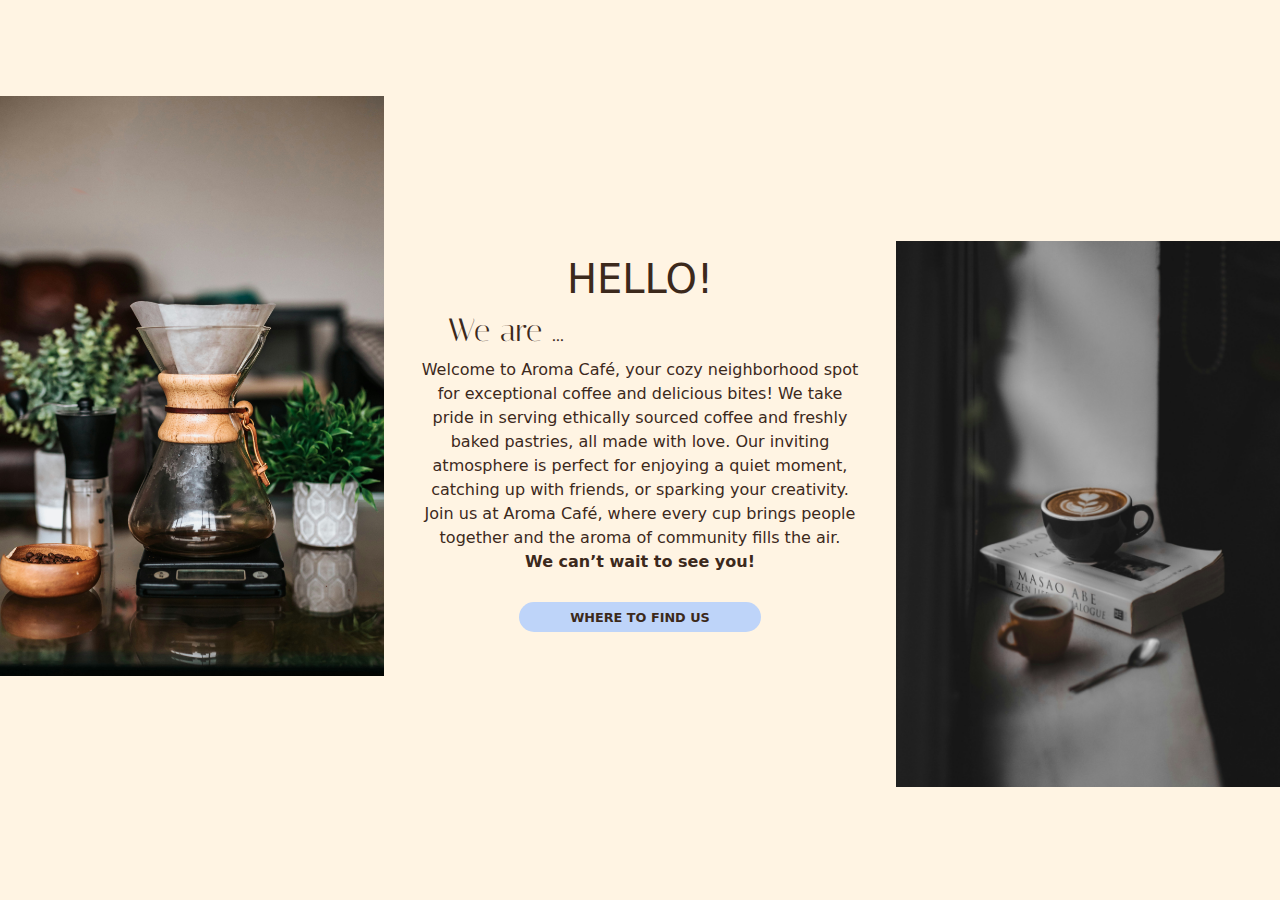
==== about.html @ 21a411e1 "responsive menu page" ====
<!DOCTYPE html>
<html lang="en">
<head>
    <meta charset="UTF-8">
    <meta name="viewport" content="width=device-width, initial-scale=1.0">
    <title>Aroma Café</title> 
    <link rel="icon" href="media/img/Favicon.png">

    <!-- TYPOGRAPHY -->
    <link rel="preconnect" href="https://fonts.googleapis.com">
    <link rel="preconnect" href="https://fonts.gstatic.com" crossorigin>
    <link href="https://fonts.googleapis.com/css2?family=Bebas+Neue&family=Raleway:ital,wght@0,100..900;1,100..900&display=swap" rel="stylesheet">

    <link rel="preconnect" href="https://fonts.googleapis.com">
    <link rel="preconnect" href="https://fonts.gstatic.com" crossorigin>
    <link href="https://fonts.googleapis.com/css2?family=Italiana&display=swap" rel="stylesheet">

    <!-- BOOTSTRAP -->
    <link rel="stylesheet" href="https://cdn.jsdelivr.net/npm/bootstrap@5.3.3/dist/css/bootstrap.min.css" />

    <!-- CUSTOM CSS -->
     <!-- <link rel="stylesheet" href="css/style.css"> -->
     <link rel="stylesheet" href="css/about.css">

    <!-- JQUERY  -->
    <script src="https://cdnjs.cloudflare.com/ajax/libs/jquery/3.7.1/jquery.min.js" integrity="sha512-v2CJ7UaYy4JwqLDIrZUI/4hqeoQieOmAZNXBeQyjo21dadnwR+8ZaIJVT8EE2iyI61OV8e6M8PP2/4hpQINQ/g==" crossorigin="anonymous" referrerpolicy="no-referrer"></script>


</head>

<body>
    <section id="about">
        <div class="about-img about-up">
            <img src="media/img/about-cafetera.png" alt="Cafetera chemex">
        </div>
        <div class="about-centro">
            <h1>HELLO!</h1>
            <h2>We are ...</h2>
            <p>Welcome to Aroma Café, your cozy neighborhood spot for exceptional coffee and delicious bites! We take pride in serving ethically sourced coffee and freshly baked pastries, all made with love. Our inviting atmosphere is perfect for enjoying a quiet moment, catching up with friends, or sparking your creativity. Join us at Aroma Café, where every cup brings people together and the aroma of community fills the air. <br><strong>We can’t wait to see you!</strong></p>
            <a href="faq.html" class="button-1">WHERE TO FIND US</a>

        </div>
        <div class="about-img about-down">
            <img src="media/img/about-taza.png" alt="Cafetera chemex">
        </div>
    </section>
    
    <!-- JAVASCRIPT BOOTSTRAP -->
    <script src="https://cdn.jsdelivr.net/npm/bootstrap@5.3.3/dist/js/bootstrap.bundle.min.js" integrity="sha384-YvpcrYf0tY3lHB60NNkmXc5s9fDVZLESaAA55NDzOxhy9GkcIdslK1eN7N6jIeHz" crossorigin="anonymous"></script>

    <!-- CUSTOM JS -->
     <script src="js/script.js"></script>
</body>
</html>
---- css/style.css ----
* {
    margin: 0;
    box-sizing: border-box;
    scroll-behavior: smooth;
}

:root {
    --clr-light: #FFF4E3;
    --clr-dark: #3C291C;
    --clr-light-2: #FFF4E2;
    --clr-dark-2: #3C291B;
    --clr-secondary: #C49279;
    --clr-accent: #BED4F9;
    --hover-accent: #80A4E1;
    --font-title: "Bebas Neue", serif;
    --font-body: "Raleway", serif;
    --buttons-corner: 50px;
}

img {
    width: 100%;
    vertical-align: middle;
}

h1,
h2,
h3 {
    font-family: var(--font-title);
}

h4,
p {
    font-family: var(--font-body);
}

body {
    background-color: var(--clr-light);
}

section {
    margin: 0 auto;
}

/* -----HOME PAGE----- */
#carga {
    width: 100%;
    height: 100vh;
    position: fixed;
    top: 0;
    left: 0;
    background-color: #FFF4E2;
    z-index: 1000;
    transition: 1s;
}

#porcentaje {
    position: absolute;
    bottom: 1em;
    right: 1em;
    font-size: 5vw;
    color: #3C291B;
}

.bg-video {
    position: absolute;
    z-index: -1;
    width: 100%;
    height: 100%;
    overflow: hidden;
}

.bg-video > video {
    position: absolute;
    top: 0;
    left: 0;
    width: 100%;
    height: 100%;
}

@media (min-aspect-ratio: 16/9) {
    .bg-video > video {
        height: 300%;
        top: -100%;
    }
}
  
@media (max-aspect-ratio: 16/9) {
    .bg-video > video {
        width: 300%;
        left: -100%;
    }
}

header {
    height: 100vh;
    width: 100%;
    z-index: 1;
    position: sticky;
    top: calc(-100vh + 4em);
    display: flex;
    flex-direction: column;
    align-items: center;
}

#titles {
    display: flex;
    flex-direction: column;
    justify-content: center;
    padding-left: 2em;
}

#titles h1 {
    font-size: 6em;
    color: var(--clr-light-2);
}

#titles p {
    padding: 0.5em 0;
    color: var(--clr-light-2);
}

.button-header {
    width: fit-content;
    padding: 1em;
    background-color: var(--clr-light-2);
    color: var(--clr-dark-2);
    border: 0;
    border-radius: var(--buttons-corner);
    margin-top: 1em;
    text-decoration: none;
    font-family: var(--font-body);
}

.button-header:hover {
    background-color: var(--clr-secondary);
}

/* -----MENU----- */
.navContainer {
    width: 100%;
    display: flex;
    justify-content: center;
    align-items: center;
    position: sticky;
    top: 0;
    z-index: 999;
}

#menu {
    width: 100%;
    height: 4em;
    display: flex;
    justify-content: space-between;
    align-items: center;
    padding: 0 2em;
    background: var(--clr-dark);
}

.logo {
    display: flex;
    justify-content: left;
    align-items: center;
}

#logo-light,
#logo-dark {
    height: 2.5em;
}

.navMenu {
    padding: 0.5em 1em;
    display: flex;
    justify-content: center;
    align-items: center;
}

.navMenu > i,
.navMenu > ul > li:last-child {
    display: none;
}

.navMenu ul {
    width: 24em;
    padding: 0;
    display: flex;
    justify-content: space-between;
    align-items: center;
    margin-bottom: 0 !important;
}

#menu .navMenu ul li {
    list-style: none;
}

#menu .navMenu ul li a {
    text-decoration: none;
    font-family: var(--font-body);
    font-weight: 600;
}

#menu .navMenu ul li a:hover {
    color: var(--clr-secondary);
}

#menu .navMenu > i,
#menu .navMenu > ul > li > a {
    color: var(--clr-light);
}

.themeSearch {
    display: flex;
    flex-direction: row;
}

#search-input {
    transition: width 0.3s ease;
    background-color: transparent;
    border: none;
    border-bottom: 2px solid var(--clr-light); 
    padding: 5px; 
    outline: none; 
    color: var(--clr-light);
}

#search-input::placeholder {
    color: var(--clr-light); 
}
  
#search-form {
    position: relative;
}

#theme-toggle {
    background-color: transparent;
    border: none;
}

/* -----FACTS SECTION----- */
#funFacts {
    width: 100%;
    height: 30vh;
    background-color: var(--clr-secondary);
}

#funFacts .container {
    max-width: 100% !important;
    height: 100%;
    display: flex;
    justify-content: center;
    align-items: center;
}

#funFacts .row {
    width: 100%;
}

#funFacts .row i {
    margin: 1em;
}

#funFacts .col {
    display: flex;
    justify-content: center;
    align-items: center;
    text-align: center;
    color: var(--clr-light-2);
    font-family: var(--font-body);
}

.facts {
    text-align: left;
}

.facts h3 {
    font-size: 2em;
}

.facts p {
    font-size: 0.8em;
}

/* -----BEST SELLERS SECTION----- */
#bestSellers {
    padding: 5em 0;
    display: flex;
    flex-direction: column;
    justify-content: center;
    align-items: center;
}

#bestSellers h2 {
    font-size: 5em;
    color: var(--clr-dark);
    padding-bottom: 0.8em;
}

#bestSellers .card-body {
    color: var(--clr-dark-2);
    background-color: var(--clr-accent);
    padding: 2em;
}

#bestSellers .card-body h3 {
    font-size: 2em;
}

.button-1 {
    color: var(--clr-dark-2);
    background-color: var(--clr-accent);
    border-radius: var(--buttons-corner);
    padding: 0.6em 4em;
    text-align: center;
    font-weight: 700;
    font-size: 0.9em;
    margin-top: 4em;
    width: 30%;
    text-decoration: none;

}

.button-1:hover {
    background-color: #799cda;
    cursor: pointer;
    color: var(--clr-light-2);
}

/* -----SIGN UP SECTION----- */
#signUp {
    width: 100%;
    height: 38vh;
    background-color: var(--clr-secondary);
    display: flex;
    flex-direction: column;
    justify-content: center;
    align-items: center;
}

#signUp h3 {
    font-size: 3.5em;
    color: var(--clr-light-2);
}

#signUp p {
    font-size: 1.2em;
    color: var(--clr-light-2);
    margin-bottom: 1.2em;
}

#formsSU {
    display: flex;
    flex-direction: row;
    justify-content: center;
    align-items: center;
    width: 100%;
}

#form-1 {
    width: 24%;
}

.form-su {
    transition: width 0.3s ease;
    background-color: transparent;
    border: none;
    border-bottom: 2px solid var(--clr-light-2); 
    padding: 5px; 
    outline: none; 
    color: var(--clr-light);
    margin-bottom: 2em;
}

.form-su::placeholder {
    color: var(--clr-light-2);
}

input.form-su:focus{
    background-color: transparent;
    outline: none;
}

.btn-su {
    background-color: var(--clr-light-2);
    color: var(--clr-dark-2);
    border-radius: var(--buttons-corner);
    width: 15%;
    border: none;
    margin-left: 3em;
    height: 28%;
}

/* -----GALLERY SECTION----- */
#gallery {
    display: flex;
    flex-direction: column;
    margin-bottom: 4em;
}

#gallery h2 {
    font-size: 5em;
    color: var(--clr-dark);
    padding-bottom: 0.5em;
    text-align: center;
    margin-top: 0.8em;
}

.carousel {
    margin-bottom: 2em;
}

.carousel-cell {
    width: 400px;
    height: 400px;
    overflow: hidden;
    margin-right: 10px;
    border-radius: 5px;
    counter-increment: carousel-cell;
}

.flickity-prev-next-button .arrow {
    fill: var(--clr-dark-2);
}

.flickity-prev-next-button.no-svg {
    color: var(--clr-light-2);
}

/* -----FOOTER----- */
footer {
    display: flex;
    flex-direction: column;
    background-color: var(--clr-dark);
    align-items: center;
    padding: 2em;
    color: var(--clr-light);
}

.terms p,
#sm p {
    margin-bottom: 0.5em !important;
    font-size: 0.9em;
}

.nl-text p {
    margin-bottom: 1.5em;
    font-size: 0.9em;
}

.nl-text p:first-child {
    font-weight: 600;
}

.nl {
    display: flex;
    flex-direction: row;
}

.form-nl {
    transition: width 0.3s ease;
    background-color: transparent;
    border: none;
    border-bottom: 2px solid var(--clr-light); 
    padding: 5px; 
    outline: none; 
    color: var(--clr-light) !important;
}
---- css/about.css ----
/* Hay que acordarse de matar estos css antes de entregar <3 */

* {
    margin: 0;
    box-sizing: border-box;
    scroll-behavior: smooth;
    background-color: var(--clr-light);
}

:root {
    --clr-light: #FFF4E3;
    --clr-dark: #3C291C;
    --clr-light-2: #FFF4E2;
    --clr-dark-2: #3C291B;
    --clr-secondary: #C49279;
    --clr-accent: #BED4F9;
    --hover-accent: #80A4E1;
    --font-title: "Bebas Neue", serif;
    --font-body: "Raleway", serif;
    --buttons-corner: 50px;
}


#about {
    height: 100vh;
    background-color: var(--clr-light);
    display: flex;
    flex-direction: row;
    align-items: center;
    color: var(--clr-dark);
}

#about .about-img {
    width: 30%;
}

#about .about-img > img {
    width: 100%;
    height: auto;
}

#about img {
    width: 100%;
    height: auto;
}

#about .about-up {
    padding-bottom: 8em;
}
#about .about-down {
    padding-top: 8em;
}

#about .about-centro {
    width: 40%;
    display: flex;
    align-items: center;
    text-align: center;
    flex-direction: column;
    padding: 2em;
}

#about h2 {
    font-family: "Italiana", sans-serif;
    text-align: left;
    width: 100%;
    padding-left: 1em;
}


.button-1 {
    color: var(--clr-dark-2);
    background-color: var(--clr-accent);
    border-radius: var(--buttons-corner);
    padding: 0.4em 4em;
    text-align: center;
    font-weight: 700;
    font-size: 0.8em;
    margin: 1em;
    text-decoration: none;
}

.button-1:hover {
    background-color: #799cda;
    cursor: pointer;
}


@media only screen and (max-width: 800px) {
    #about .about-img {
        width: 25%;
    }
    #about .about-centro {
        width: 50%;
    }
    #about .about-up {
        padding-bottom: 12em;
    }
    #about .about-down {
        padding-top: 12em;
    }
  }

  @media only screen and (max-width: 800px) {
    #about .about-up {
        padding-bottom: 16em;
    }
    #about .about-down {
        padding-top: 16em;
    }
  }

  @media only screen and (max-width: 600px) {
    #about {
        height: auto;
        background-color: var(--clr-light);
        display: flex;
        flex-direction: column;
        align-items: center;
        color: var(--clr-dark);
    }
    #about .about-img {
        width: 100%;
    }
    #about .about-centro {
        width: 100%;
    }
    #about .about-up {
        padding-bottom: 0em;
        padding-right: 12em;
    }
    #about .about-down {
        padding-top: 0em;
        padding-left: 12em;
    }

    #about .about-img > img {
        height: 15em;
        width: 100%;
    }
    #about img {
        width: 100%;
        height: 100%;
        object-fit: cover;
    }
  }

  @media only screen and (max-width: 600px) {
    #about .about-up {
        padding-bottom: 0em;
        padding-right: 10em;
    }
    #about .about-down {
        padding-top: 0em;
        padding-left: 10em;
    }

    #about .about-img > img {
        height: 12em;
        width: 100%;
    }
  }

  @media only screen and (max-width: 300px) {
    #about .about-up {
        padding-bottom: 0em;
        padding-right: 4em;
    }
    #about .about-down {
        padding-top: 0em;
        padding-left: 4em;
    }

    #about .about-img > img {
        height: 12em;
        width: 100%;
    }
  }
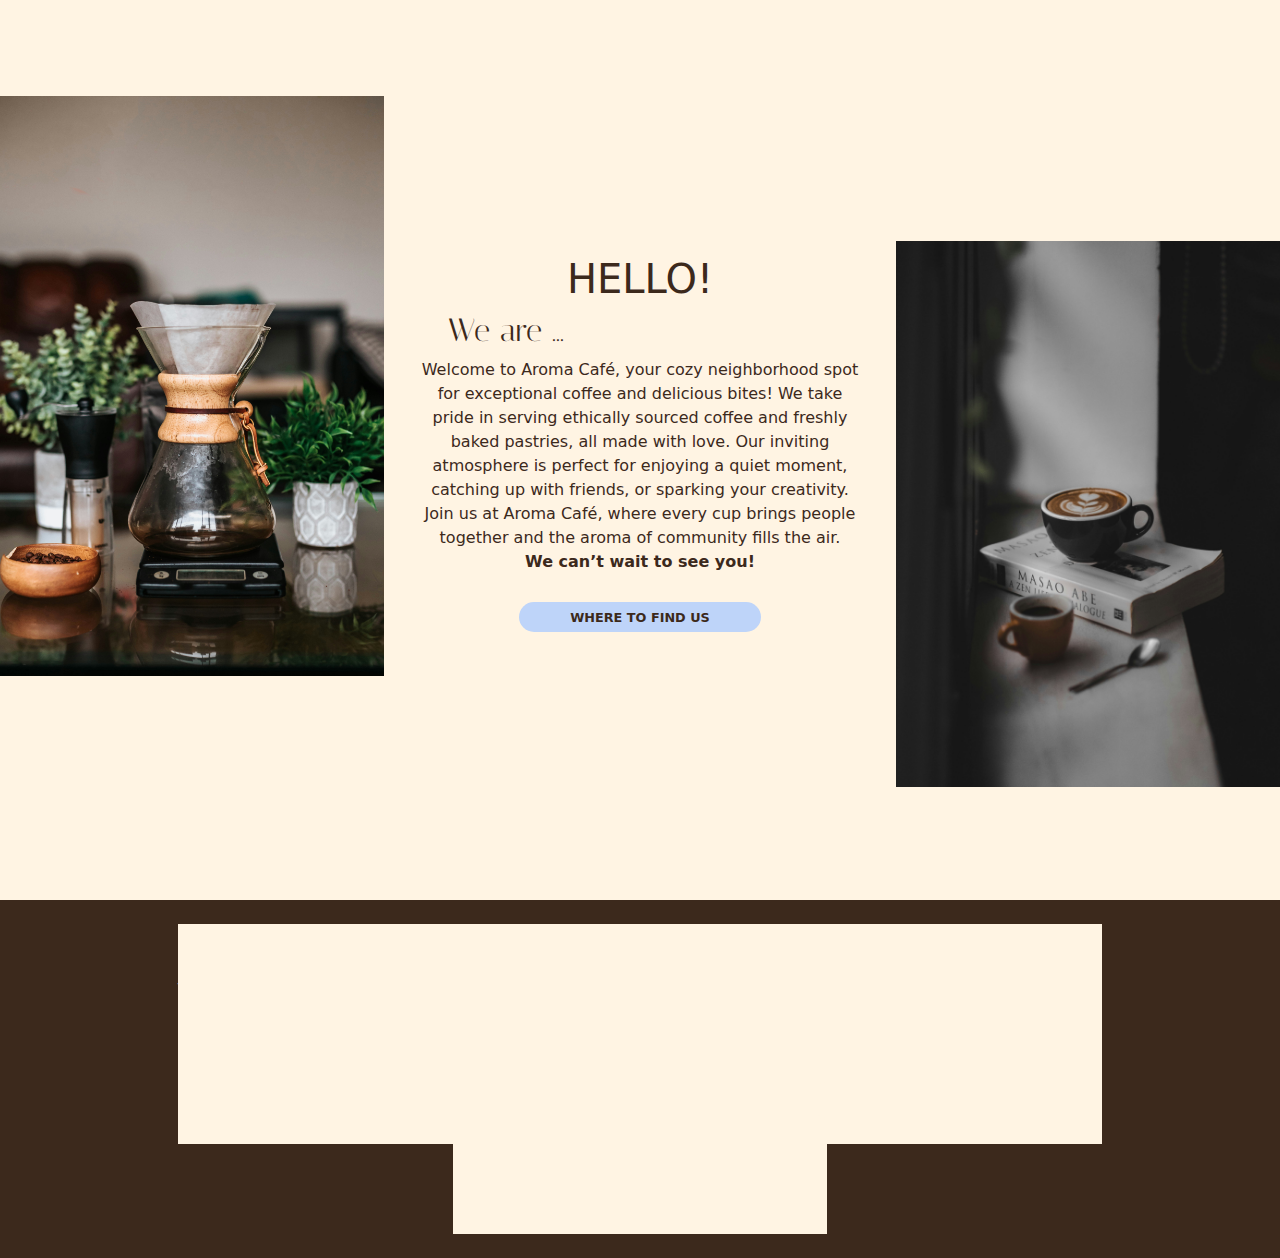
==== commit 018e0d46: "home contact y footers doneeee" ====
--- a/about.html
+++ b/about.html
@@ -18,14 +18,15 @@
     <!-- BOOTSTRAP -->
     <link rel="stylesheet" href="https://cdn.jsdelivr.net/npm/bootstrap@5.3.3/dist/css/bootstrap.min.css" />
 
+    <!-- BOOTSTRAP ICONS -->
+    <link rel="stylesheet" href="https://cdn.jsdelivr.net/npm/bootstrap-icons@1.11.3/font/bootstrap-icons.min.css">
+
     <!-- CUSTOM CSS -->
      <!-- <link rel="stylesheet" href="css/style.css"> -->
      <link rel="stylesheet" href="css/about.css">
 
     <!-- JQUERY  -->
     <script src="https://cdnjs.cloudflare.com/ajax/libs/jquery/3.7.1/jquery.min.js" integrity="sha512-v2CJ7UaYy4JwqLDIrZUI/4hqeoQieOmAZNXBeQyjo21dadnwR+8ZaIJVT8EE2iyI61OV8e6M8PP2/4hpQINQ/g==" crossorigin="anonymous" referrerpolicy="no-referrer"></script>
-
-
 </head>
 
 <body>
@@ -37,13 +38,43 @@
             <h1>HELLO!</h1>
             <h2>We are ...</h2>
             <p>Welcome to Aroma Café, your cozy neighborhood spot for exceptional coffee and delicious bites! We take pride in serving ethically sourced coffee and freshly baked pastries, all made with love. Our inviting atmosphere is perfect for enjoying a quiet moment, catching up with friends, or sparking your creativity. Join us at Aroma Café, where every cup brings people together and the aroma of community fills the air. <br><strong>We can’t wait to see you!</strong></p>
-            <a href="faq.html" class="button-1">WHERE TO FIND US</a>
+            <a href="contact.html" class="button-1">WHERE TO FIND US</a>
 
         </div>
         <div class="about-img about-down">
             <img src="media/img/about-taza.png" alt="Cafetera chemex">
         </div>
     </section>
+
+    <footer class="d-flex flex-column align-items-center p-4">
+        <div class="container w-75">
+          <div class="row">
+            <div class="col-8 terms py-4 px-0">
+              <p class="mb-2">FAQS</p>
+              <p class="mb-2">TERMS & CONDITIONS</p>
+              <p class="mb-2">PRIVACY POLICY</p>
+              <p class="mb-2">LEGAL</p>
+            </div>
+            <div class="col-4 nl-text p-4 d-flex flex-column position-relative">
+              <p class="mb-4">WELCOME TO OUR COFFEE CORNER!</p>
+              <p class="mb-4">Do you want to be up to date with all the news and special events?</p>
+              <div class="nl d-flex flex-row">
+                <input type="email" class="form-control form-nl" placeholder="Subscribe to our newsletter">
+                <i class="bi bi-envelope" style="font-size: 1.5rem; color: var(--clr-light);"></i>
+              </div>
+            </div>
+          </div>
+        </div>
+        <div id="sm" class="d-flex flex-column justify-content-center align-items-center">
+          <div class="iconsSM">
+            <i class="bi bi-facebook" style="font-size: 1.5rem; color: var(--clr-light); margin: 0.2em;"></i>
+            <i class="bi bi-twitter-x" style="font-size: 1.5rem; color: var(--clr-light); margin: 0.2em;"></i>
+            <i class="bi bi-instagram" style="font-size: 1.5rem; color: var(--clr-light); margin: 0.2em;"></i>
+            <i class="bi bi-tiktok" style="font-size: 1.5rem; color: var(--clr-light); margin: 0.2em;"></i>
+          </div>
+          <p class="my-3">© 2024 Aroma Café by Ariana Asmat & Irene Pando</p>
+        </div>
+      </footer>
     
     <!-- JAVASCRIPT BOOTSTRAP -->
     <script src="https://cdn.jsdelivr.net/npm/bootstrap@5.3.3/dist/js/bootstrap.bundle.min.js" integrity="sha384-YvpcrYf0tY3lHB60NNkmXc5s9fDVZLESaAA55NDzOxhy9GkcIdslK1eN7N6jIeHz" crossorigin="anonymous"></script>
--- a/css/style.css
+++ b/css/style.css
@@ -223,7 +223,10 @@
 }
 
 #search-input::placeholder {
-    color: var(--clr-light); 
+    color: var(--clr-light);
+    opacity: 0.8;
+    font-family: var(--font-body);
+    font-size: 0.8em;
 }
   
 #search-form {
@@ -237,7 +240,6 @@
 
 /* -----FACTS SECTION----- */
 #funFacts {
-    width: 100%;
     height: 30vh;
     background-color: var(--clr-secondary);
 }
@@ -245,34 +247,10 @@
 #funFacts .container {
     max-width: 100% !important;
     height: 100%;
-    display: flex;
-    justify-content: center;
-    align-items: center;
-}
-
-#funFacts .row {
-    width: 100%;
-}
-
-#funFacts .row i {
-    margin: 1em;
 }
 
 #funFacts .col {
-    display: flex;
-    justify-content: center;
-    align-items: center;
-    text-align: center;
-    color: var(--clr-light-2);
-    font-family: var(--font-body);
-}
-
-.facts {
-    text-align: left;
-}
-
-.facts h3 {
-    font-size: 2em;
+    color: var(--clr-light-2);
 }
 
 .facts p {
@@ -280,59 +258,20 @@
 }
 
 /* -----BEST SELLERS SECTION----- */
-#bestSellers {
-    padding: 5em 0;
-    display: flex;
-    flex-direction: column;
-    justify-content: center;
-    align-items: center;
-}
-
 #bestSellers h2 {
     font-size: 5em;
     color: var(--clr-dark);
-    padding-bottom: 0.8em;
 }
 
 #bestSellers .card-body {
     color: var(--clr-dark-2);
     background-color: var(--clr-accent);
-    padding: 2em;
-}
-
-#bestSellers .card-body h3 {
-    font-size: 2em;
-}
-
-.button-1 {
-    color: var(--clr-dark-2);
-    background-color: var(--clr-accent);
-    border-radius: var(--buttons-corner);
-    padding: 0.6em 4em;
-    text-align: center;
-    font-weight: 700;
-    font-size: 0.9em;
-    margin-top: 4em;
-    width: 30%;
-    text-decoration: none;
-
-}
-
-.button-1:hover {
-    background-color: #799cda;
-    cursor: pointer;
-    color: var(--clr-light-2);
 }
 
 /* -----SIGN UP SECTION----- */
 #signUp {
-    width: 100%;
     height: 38vh;
     background-color: var(--clr-secondary);
-    display: flex;
-    flex-direction: column;
-    justify-content: center;
-    align-items: center;
 }
 
 #signUp h3 {
@@ -341,17 +280,7 @@
 }
 
 #signUp p {
-    font-size: 1.2em;
-    color: var(--clr-light-2);
-    margin-bottom: 1.2em;
-}
-
-#formsSU {
-    display: flex;
-    flex-direction: row;
-    justify-content: center;
-    align-items: center;
-    width: 100%;
+    color: var(--clr-light-2);
 }
 
 #form-1 {
@@ -359,23 +288,23 @@
 }
 
 .form-su {
-    transition: width 0.3s ease;
     background-color: transparent;
     border: none;
     border-bottom: 2px solid var(--clr-light-2); 
     padding: 5px; 
-    outline: none; 
-    color: var(--clr-light);
+    color: var(--clr-light-2);
     margin-bottom: 2em;
 }
 
 .form-su::placeholder {
     color: var(--clr-light-2);
-}
-
-input.form-su:focus{
-    background-color: transparent;
-    outline: none;
+    opacity: 0.8;
+    font-family: var(--font-body);
+    font-size: 0.8em;
+}
+
+.form-su:focus{
+    background-color: transparent;
 }
 
 .btn-su {
@@ -384,32 +313,24 @@
     border-radius: var(--buttons-corner);
     width: 15%;
     border: none;
-    margin-left: 3em;
     height: 28%;
+    font-weight: 600;
+}
+
+.btn-su:hover {
+    background-color: var(--clr-dark-2);
+    color: var(--clr-light-2);
 }
 
 /* -----GALLERY SECTION----- */
-#gallery {
-    display: flex;
-    flex-direction: column;
-    margin-bottom: 4em;
-}
-
 #gallery h2 {
     font-size: 5em;
     color: var(--clr-dark);
-    padding-bottom: 0.5em;
-    text-align: center;
-    margin-top: 0.8em;
-}
-
-.carousel {
-    margin-bottom: 2em;
 }
 
 .carousel-cell {
-    width: 400px;
-    height: 400px;
+    width: 500px;
+    height: 500px;
     overflow: hidden;
     margin-right: 10px;
     border-radius: 5px;
@@ -424,42 +345,164 @@
     color: var(--clr-light-2);
 }
 
+/* -----RESERVATION SECTION----- */
+#reservation h2 {
+    font-size: 4.5em;
+    font-family: var(--font-body);
+    font-weight: 600;
+    color: var(--clr-dark);
+}
+
+.reserve-text {
+    color: var(--clr-dark);
+    font-weight: 500;
+}
+
+.btn-reserve {
+    background-color: var(--clr-dark);
+    color: var(--clr-light);
+    border-radius: var(--buttons-corner);
+    border: none;
+    height: 30%;
+    font-weight: 600;
+}
+
+.btn-reserve:hover {
+    background-color: var(--clr-secondary);
+}
+
+.modal-1 {
+    background-color: var(--clr-secondary);
+    color: var(--clr-light-2);
+}
+
+#bookingModalLabel {
+    font-size: 4rem;
+}
+
+.form-booking {
+    background-color: transparent;
+    border: solid 1.5px var(--clr-light-2);
+    color: var(--clr-light-2);
+}
+
+.form-booking::placeholder,
+#time{
+    color: var(--clr-light-2);
+    opacity: 0.8;
+    font-family: var(--font-body);
+    font-size: 0.8em;
+}
+
+.form-booking:focus {
+    background-color: transparent;
+    color: var(--clr-light-2);
+}
+
+.btn-blue {
+    background-color: var(--clr-accent);
+    color: var(--clr-dark-2);
+    font-weight: 600;
+    font-family: var(--font-body);
+    border-radius: var(--buttons-corner) !important;
+}
+
+.btn-blue:hover {
+    background-color: var(--hover-accent);
+    color: var(--clr-light-2);
+}
+
 /* -----FOOTER----- */
 footer {
-    display: flex;
-    flex-direction: column;
     background-color: var(--clr-dark);
-    align-items: center;
-    padding: 2em;
     color: var(--clr-light);
 }
 
 .terms p,
+.nl-text p,
 #sm p {
-    margin-bottom: 0.5em !important;
     font-size: 0.9em;
 }
 
-.nl-text p {
-    margin-bottom: 1.5em;
-    font-size: 0.9em;
+.terms p:hover {
+    cursor: pointer;
+    text-decoration: underline;
 }
 
 .nl-text p:first-child {
     font-weight: 600;
 }
 
+.nl-text {
+    color: var(--clr-light);
+}
+
+.nl-text::before {
+    content: "";
+    position: absolute;
+    left: 0;
+    height: 60%; 
+    width: 1px;
+    background-color: var(--clr-light);
+}
+
 .nl {
-    display: flex;
-    flex-direction: row;
+    border-bottom: 2px solid var(--clr-light); 
+    border-radius: 8px;
 }
 
 .form-nl {
-    transition: width 0.3s ease;
-    background-color: transparent;
-    border: none;
-    border-bottom: 2px solid var(--clr-light); 
+    background-color: transparent;
+    border: none;
     padding: 5px; 
     outline: none; 
     color: var(--clr-light) !important;
-}+}
+
+.form-nl::placeholder {
+    color: var(--clr-light);
+    opacity: 0.8;
+    font-family: var(--font-body);
+    font-size: 0.8em;
+}
+
+.form-nl:focus {
+    background-color: transparent;
+}
+
+.iconsSM i:hover {
+    cursor: pointer;
+    color: var(--clr-accent) !important;
+}
+
+/* -------ABOUT PAGE CSS------- */
+
+/* -------MENU PAGE CSS------- */
+
+/* -------CONTACT PAGE CSS------- */
+#contact h2 {
+    font-size: 5em;
+    color: var(--clr-dark);
+}
+
+.form-contact {
+    background-color: transparent;
+    border: none;
+    border-bottom: solid 2px var(--clr-dark);
+    padding: 5px; 
+    color: var(--clr-dark) !important;
+}
+
+.form-contact::placeholder {
+    color: var(--clr-dark);
+    opacity: 0.8;
+    font-family: var(--font-body);
+    font-size: 0.8em;
+}
+
+.subtitle {
+    font-weight: 600;
+    font-size: 1.2em;
+}
+
+/* -------FAQ PAGE CSS------- */--- a/css/about.css
+++ b/css/about.css
@@ -85,6 +85,68 @@
     cursor: pointer;
 }
 
+/* footer */
+footer {
+    background-color: var(--clr-dark);
+    color: var(--clr-light);
+}
+
+.terms p,
+.nl-text p,
+#sm p {
+    font-size: 0.9em;
+}
+
+.terms p:hover {
+    cursor: pointer;
+    text-decoration: underline;
+}
+
+.nl-text p:first-child {
+    font-weight: 600;
+}
+
+.nl-text {
+    color: var(--clr-light);
+}
+
+.nl-text::before {
+    content: "";
+    position: absolute;
+    left: 0;
+    height: 60%; 
+    width: 1px;
+    background-color: var(--clr-light);
+}
+
+.nl {
+    border-bottom: 2px solid var(--clr-light); 
+    border-radius: 8px;
+}
+
+.form-nl {
+    background-color: transparent;
+    border: none;
+    padding: 5px; 
+    outline: none; 
+    color: var(--clr-light) !important;
+}
+
+.form-nl::placeholder {
+    color: var(--clr-light);
+    opacity: 0.8;
+    font-family: var(--font-body);
+    font-size: 0.8em;
+}
+
+.form-nl:focus {
+    background-color: transparent;
+}
+
+.iconsSM i:hover {
+    cursor: pointer;
+    color: var(--clr-accent) !important;
+}
 
 @media only screen and (max-width: 800px) {
     #about .about-img {
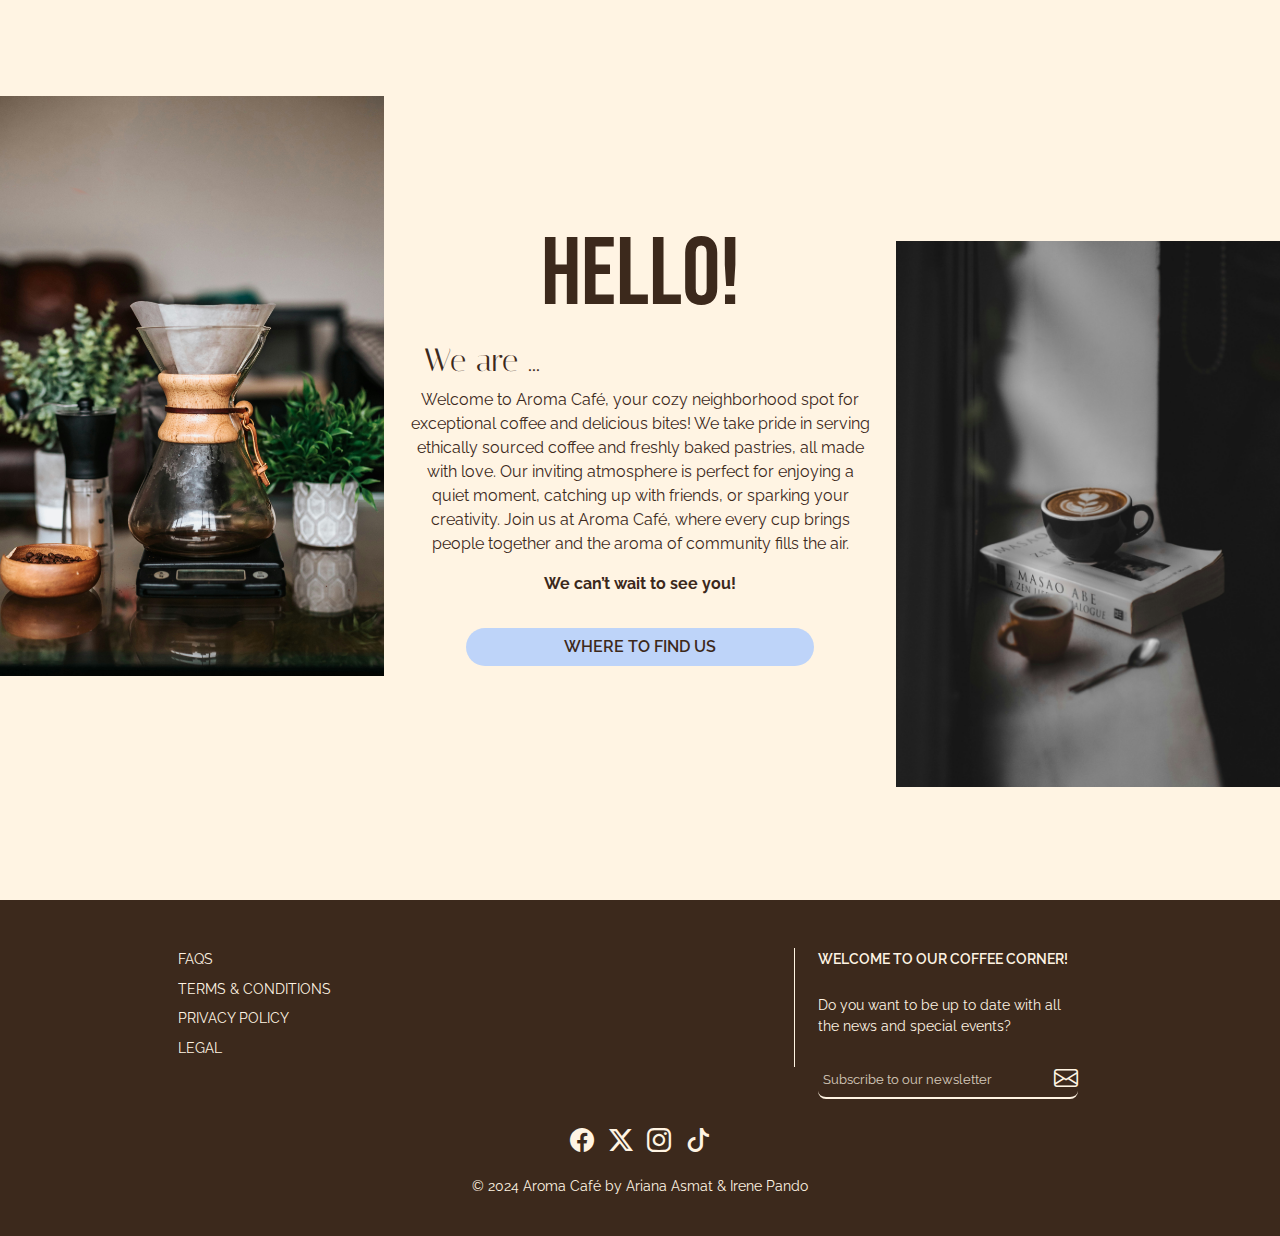
==== commit e2a29bb4: "almost 1 solo css" ====
--- a/about.html
+++ b/about.html
@@ -16,29 +16,30 @@
     <link href="https://fonts.googleapis.com/css2?family=Italiana&display=swap" rel="stylesheet">
 
     <!-- BOOTSTRAP -->
-    <link rel="stylesheet" href="https://cdn.jsdelivr.net/npm/bootstrap@5.3.3/dist/css/bootstrap.min.css" />
+    <link rel="stylesheet" href="https://cdn.jsdelivr.net/npm/bootstrap@5.3.3/dist/css/bootstrap.min.css"/>
 
     <!-- BOOTSTRAP ICONS -->
     <link rel="stylesheet" href="https://cdn.jsdelivr.net/npm/bootstrap-icons@1.11.3/font/bootstrap-icons.min.css">
 
     <!-- CUSTOM CSS -->
-     <!-- <link rel="stylesheet" href="css/style.css"> -->
-     <link rel="stylesheet" href="css/about.css">
+     <link rel="stylesheet" href="css/style.css">
+     <!-- <link rel="stylesheet" href="css/about.css"> -->
 
     <!-- JQUERY  -->
     <script src="https://cdnjs.cloudflare.com/ajax/libs/jquery/3.7.1/jquery.min.js" integrity="sha512-v2CJ7UaYy4JwqLDIrZUI/4hqeoQieOmAZNXBeQyjo21dadnwR+8ZaIJVT8EE2iyI61OV8e6M8PP2/4hpQINQ/g==" crossorigin="anonymous" referrerpolicy="no-referrer"></script>
 </head>
 
 <body>
-    <section id="about">
+    <section id="about" class="d-flex flex-row align-items-center">
         <div class="about-img about-up">
             <img src="media/img/about-cafetera.png" alt="Cafetera chemex">
         </div>
-        <div class="about-centro">
+        <div class="about-centro d-flex align-items-center flex-column text-center p-4">
             <h1>HELLO!</h1>
-            <h2>We are ...</h2>
-            <p>Welcome to Aroma Café, your cozy neighborhood spot for exceptional coffee and delicious bites! We take pride in serving ethically sourced coffee and freshly baked pastries, all made with love. Our inviting atmosphere is perfect for enjoying a quiet moment, catching up with friends, or sparking your creativity. Join us at Aroma Café, where every cup brings people together and the aroma of community fills the air. <br><strong>We can’t wait to see you!</strong></p>
-            <a href="contact.html" class="button-1">WHERE TO FIND US</a>
+            <h2 class="w-100 text-start ps-3">We are ...</h2>
+            <p>Welcome to Aroma Café, your cozy neighborhood spot for exceptional coffee and delicious bites! We take pride in serving ethically sourced coffee and freshly baked pastries, all made with love. Our inviting atmosphere is perfect for enjoying a quiet moment, catching up with friends, or sparking your creativity. Join us at Aroma Café, where every cup brings people together and the aroma of community fills the air.</p>
+            <p><strong>We can’t wait to see you!</strong></p>
+            <a href="contact.html" class=" btn btn-blue w-75 m-3">WHERE TO FIND US</a>
 
         </div>
         <div class="about-img about-down">
--- a/css/style.css
+++ b/css/style.css
@@ -91,6 +91,7 @@
     }
 }
 
+/* -----HEADER----- */
 header {
     height: 100vh;
     width: 100%;
@@ -476,8 +477,211 @@
 }
 
 /* -------ABOUT PAGE CSS------- */
+#about {
+    height: 100vh;
+    color: var(--clr-dark);
+}
+
+#about .about-img {
+    width: 30%;
+}
+
+/* #about .about-img > img {
+    width: 100%;
+    height: auto;
+} */
+
+/* #about-img {
+    width: 100%;
+    height: auto;
+} */
+
+#about .about-up {
+    padding-bottom: 8em;
+}
+#about .about-down {
+    padding-top: 8em;
+}
+
+#about .about-centro {
+    width: 40%;
+}
+
+#about h1 {
+    font-size: 6em;
+}
+
+#about h2 {
+    font-family: "Italiana", sans-serif;
+}
 
 /* -------MENU PAGE CSS------- */
+#carta-header {
+    background-image: url("../media/img/menu-fondo.jpg");
+    background-position: center;
+    background-repeat: no-repeat;
+    background-size: cover;
+    height: 14em;
+    background-color: #3C291C;
+   }
+#carta-header h1{
+    color: var(--clr-light-2);
+}
+
+#carta-nav {
+    flex-wrap: wrap;
+}
+
+#carta-nav a {
+    text-decoration: none;
+    color: var(--clr-light-2);
+    padding: 0 0.6em;
+    font-weight: 600;
+}
+
+#carta-nav h4 {
+    color: var(--clr-light-2);
+    padding: 0 0.6em;
+    margin: 0;
+}
+
+#coffee {
+    margin: 3em 9em 0 9em;
+}
+
+.row-menu {
+    --bs-gutter-x: 1.8em;
+}
+
+.carta-titulo {
+    color: var(--clr-dark);
+}
+
+.carta-titulo h2 {
+    font-family: var(--font-body);
+    font-weight: 700;
+    white-space: nowrap;
+    color: var(--clr-dark);
+}
+
+.carta-titulo > div {
+    height: 2px;
+    background-color: var(--clr-dark);
+}
+
+#coffee div {
+    color: var(--clr-dark);
+}
+
+.comida {
+    display: flex;
+    flex-direction: column;
+    align-items: center;
+}
+
+.carta-img  {
+    height: 10em;
+    width: 10em;
+    margin-top: 2em;
+}
+
+.carta-img img {
+    object-fit: cover;
+    height: 100%;
+    width: auto;
+    transition: 1s;
+    padding: 0.5em;
+}
+
+.carta-img img:hover {
+    rotate: -60deg;
+    padding: 0em;
+}
+
+.carta-precio {
+    display: flex;
+    flex-direction: row;
+    align-items:center;
+    justify-content:flex-start;
+    width: 100%;
+    margin-top: 1em;
+}
+
+.carta-precio h3 {
+    font-family: var(--font-body);
+    color: var(--clr-dark);
+    font-weight: 700;
+    font-size: 1.2em;
+}
+
+.carta-precio h4 {
+    color: #80A4E1;
+    padding-left: 0.7em;padding-left: 0.7em;
+    font-size: 1.2em;
+}
+
+#cofee .carta-precio h4 {
+    margin-bottom: 8px;
+}
+#pastries .carta-precio h4 {
+    margin-bottom: 8px;
+}
+
+.comida p {
+    text-align: left;
+    font-size: 0.9em;
+    font-weight: 500;
+}
+
+/* -----DRINKS----- */
+
+#drinks {
+    background-color: var(--clr-secondary);
+    padding: 3em 9em 3em 9em;
+    margin-top: 3em;
+}
+
+#drinks.carta-titulo  {
+    color: var(--clr-dark-2);
+}
+
+#drinks .carta-titulo > div {
+    background-color: var(--clr-dark-2);
+}
+
+#drinks .comida h4 {
+    color: white;
+}
+
+#drinks .row {
+    --bs-gutter-x: 3em;
+}
+
+#drinks h3, h4 {
+    margin: 0;
+}
+
+/* -----PASTRIES----- */
+
+#pastries {
+    margin: 3em 9em 0 9em;
+}
+
+#tyb {
+    margin: 3em 9em 0 9em;
+}
+
+#tyb .row {
+    --bs-gutter-x: 4em;
+}
+
+#tyb p {
+ text-align: left;
+}
+
+#tyb h3, h4 {
+    margin: 0;
+}
 
 /* -------CONTACT PAGE CSS------- */
 #contact h2 {
@@ -505,4 +709,6 @@
     font-size: 1.2em;
 }
 
-/* -------FAQ PAGE CSS------- */+/* -------FAQ PAGE CSS------- */
+/* -------MEDIA QUERIES RESPONSIVE------- */
+
--- a/css/about.css
+++ b/css/about.css
@@ -4,7 +4,6 @@
     margin: 0;
     box-sizing: border-box;
     scroll-behavior: smooth;
-    background-color: var(--clr-light);
 }
 
 :root {
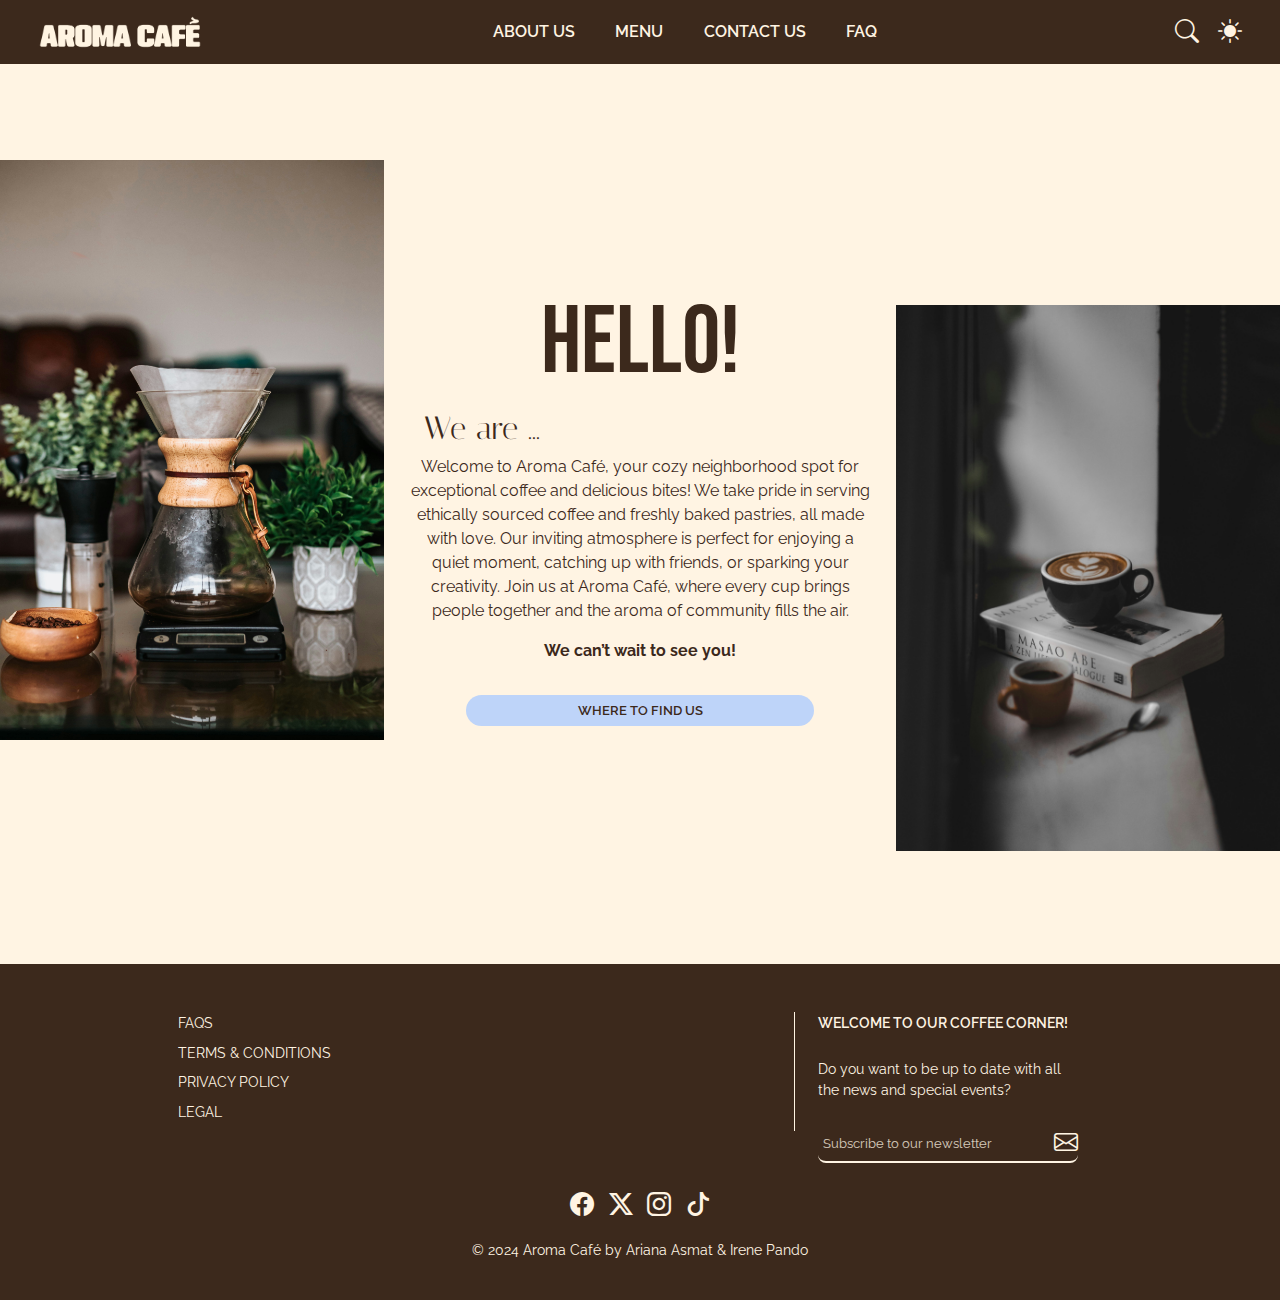
==== commit ea9cc92c: "done all in 1 css" ====
--- a/about.html
+++ b/about.html
@@ -30,6 +30,46 @@
 </head>
 
 <body>
+      <div class="navContainer">
+        <nav id="menu">
+          <div class="logo">
+            <a href="#"><img id="logo-light" src="media/img/logo-blanco.png" alt=""></a>
+            <a href="#"><img id="logo-dark" src="media/img/logo-marron.png" alt="" style="display: none;"></a>
+          </div>
+
+          <div class="navMenu"> 
+            <i class="bi bi-list"></i>
+            <ul>
+              <li>
+                <a href="about.html">ABOUT US</a>
+              </li>
+              <li>
+                <a href="menu.html">MENU</a>
+              </li>
+              <li>
+                <a href="contact.html">CONTACT US</a>
+              </li>
+              <li>
+                <a href="faq.html">FAQ</a>
+              </li>
+              <li>
+                <i class="bi bi-x-lg"></i>
+              </li>
+            </ul>
+          </div>
+  
+          <div class="themeSearch">
+            <form class="d-flex align-items-center" id="search-form">
+              <input class="form-control ms-2" id="search-input" type="search" placeholder="Search" style="display: none; width: 0;">
+              <button class="btn" id="search-icon" type="button">
+                <i class="bi bi-search" style="font-size: 1.5rem; color: var(--clr-light);"></i>
+              </button>
+            </form>
+            <button id="theme-toggle"><i class="bi bi-sun-fill" style="font-size: 1.5rem; color: var(--clr-light);"></i></button>
+          </div>
+        </nav>
+      </div>
+
     <section id="about" class="d-flex flex-row align-items-center">
         <div class="about-img about-up">
             <img src="media/img/about-cafetera.png" alt="Cafetera chemex">
--- a/css/style.css
+++ b/css/style.css
@@ -104,10 +104,8 @@
 }
 
 #titles {
-    display: flex;
-    flex-direction: column;
-    justify-content: center;
-    padding-left: 2em;
+    padding-left: 4em;
+    padding-top: 8em;
 }
 
 #titles h1 {
@@ -118,10 +116,11 @@
 #titles p {
     padding: 0.5em 0;
     color: var(--clr-light-2);
+    font-size: 1.2em;
+    font-weight: 500;
 }
 
 .button-header {
-    width: fit-content;
     padding: 1em;
     background-color: var(--clr-light-2);
     color: var(--clr-dark-2);
@@ -130,6 +129,7 @@
     margin-top: 1em;
     text-decoration: none;
     font-family: var(--font-body);
+    font-weight: 600;
 }
 
 .button-header:hover {
@@ -264,6 +264,19 @@
     color: var(--clr-dark);
 }
 
+#bestSellers .card-best {
+    transition: transform 0.3s ease;
+}
+
+#bestSellers .card-best:hover {
+    transform: scale(1.05);
+}
+
+#bestSellers .card-best:not(:hover) {
+    transform: scale(0.9); 
+
+}
+
 #bestSellers .card-body {
     color: var(--clr-dark-2);
     background-color: var(--clr-accent);
@@ -403,9 +416,11 @@
 .btn-blue {
     background-color: var(--clr-accent);
     color: var(--clr-dark-2);
+    font-size: 0.8em;
     font-weight: 600;
     font-family: var(--font-body);
     border-radius: var(--buttons-corner) !important;
+    padding: 0.4em 4em;
 }
 
 .btn-blue:hover {
@@ -526,6 +541,7 @@
    }
 #carta-header h1{
     color: var(--clr-light-2);
+    font-size: 5em;
 }
 
 #carta-nav {
@@ -569,20 +585,15 @@
     background-color: var(--clr-dark);
 }
 
-#coffee div {
-    color: var(--clr-dark);
-}
-
-.comida {
-    display: flex;
-    flex-direction: column;
-    align-items: center;
+#coffee div,
+#pastries div,
+#tyb div {
+    color: var(--clr-dark);
 }
 
 .carta-img  {
     height: 10em;
     width: 10em;
-    margin-top: 2em;
 }
 
 .carta-img img {
@@ -598,15 +609,6 @@
     padding: 0em;
 }
 
-.carta-precio {
-    display: flex;
-    flex-direction: row;
-    align-items:center;
-    justify-content:flex-start;
-    width: 100%;
-    margin-top: 1em;
-}
-
 .carta-precio h3 {
     font-family: var(--font-body);
     color: var(--clr-dark);
@@ -615,30 +617,20 @@
 }
 
 .carta-precio h4 {
-    color: #80A4E1;
-    padding-left: 0.7em;padding-left: 0.7em;
+    color: var(--hover-accent);
+    padding-left: 0.7em;
     font-size: 1.2em;
 }
 
-#cofee .carta-precio h4 {
-    margin-bottom: 8px;
-}
-#pastries .carta-precio h4 {
-    margin-bottom: 8px;
-}
-
 .comida p {
-    text-align: left;
     font-size: 0.9em;
     font-weight: 500;
 }
 
 /* -----DRINKS----- */
-
 #drinks {
     background-color: var(--clr-secondary);
     padding: 3em 9em 3em 9em;
-    margin-top: 3em;
 }
 
 #drinks.carta-titulo  {
@@ -650,37 +642,24 @@
 }
 
 #drinks .comida h4 {
-    color: white;
+    color: var(--clr-light-2);
 }
 
 #drinks .row {
     --bs-gutter-x: 3em;
 }
 
-#drinks h3, h4 {
-    margin: 0;
-}
-
 /* -----PASTRIES----- */
-
 #pastries {
     margin: 3em 9em 0 9em;
 }
 
 #tyb {
-    margin: 3em 9em 0 9em;
+    margin: 3em 9em 3em 9em;
 }
 
 #tyb .row {
     --bs-gutter-x: 4em;
-}
-
-#tyb p {
- text-align: left;
-}
-
-#tyb h3, h4 {
-    margin: 0;
 }
 
 /* -------CONTACT PAGE CSS------- */
@@ -710,5 +689,48 @@
 }
 
 /* -------FAQ PAGE CSS------- */
+#faq {
+    padding: 5em 20em;
+}
+
+#faq-intro {
+    color: var(--clr-dark);
+    padding-bottom: 4em;
+}
+#faq-intro h1 {
+    font-size: 5em;
+}
+
+/* -----------ACCORDION----------- */
+.accordion-button {
+    background-color: var(--clr-light);
+    font-family: var(--font-body);
+    color: var(--clr-dark);
+    padding: 16px 20px 5px 2px;
+}
+.accordion-item button {
+    font-weight: 500;
+}
+
+.accordion-item {
+    border-bottom: 1px solid var(--clr-dark);
+}
+
+.accordion-collapse {
+    background-color: var(--clr-light);
+    font-family: var(--font-body);
+    color: var(--clr-dark);
+}
+
+.accordion-button:not(.collapsed) {
+    color: var(--clr-dark);
+    background-color: var(--clr-light);
+    box-shadow: none;
+}
+.accordion-button:focus {
+    z-index: 3;
+    outline: 0;
+    box-shadow: none;
+}
 /* -------MEDIA QUERIES RESPONSIVE------- */
 
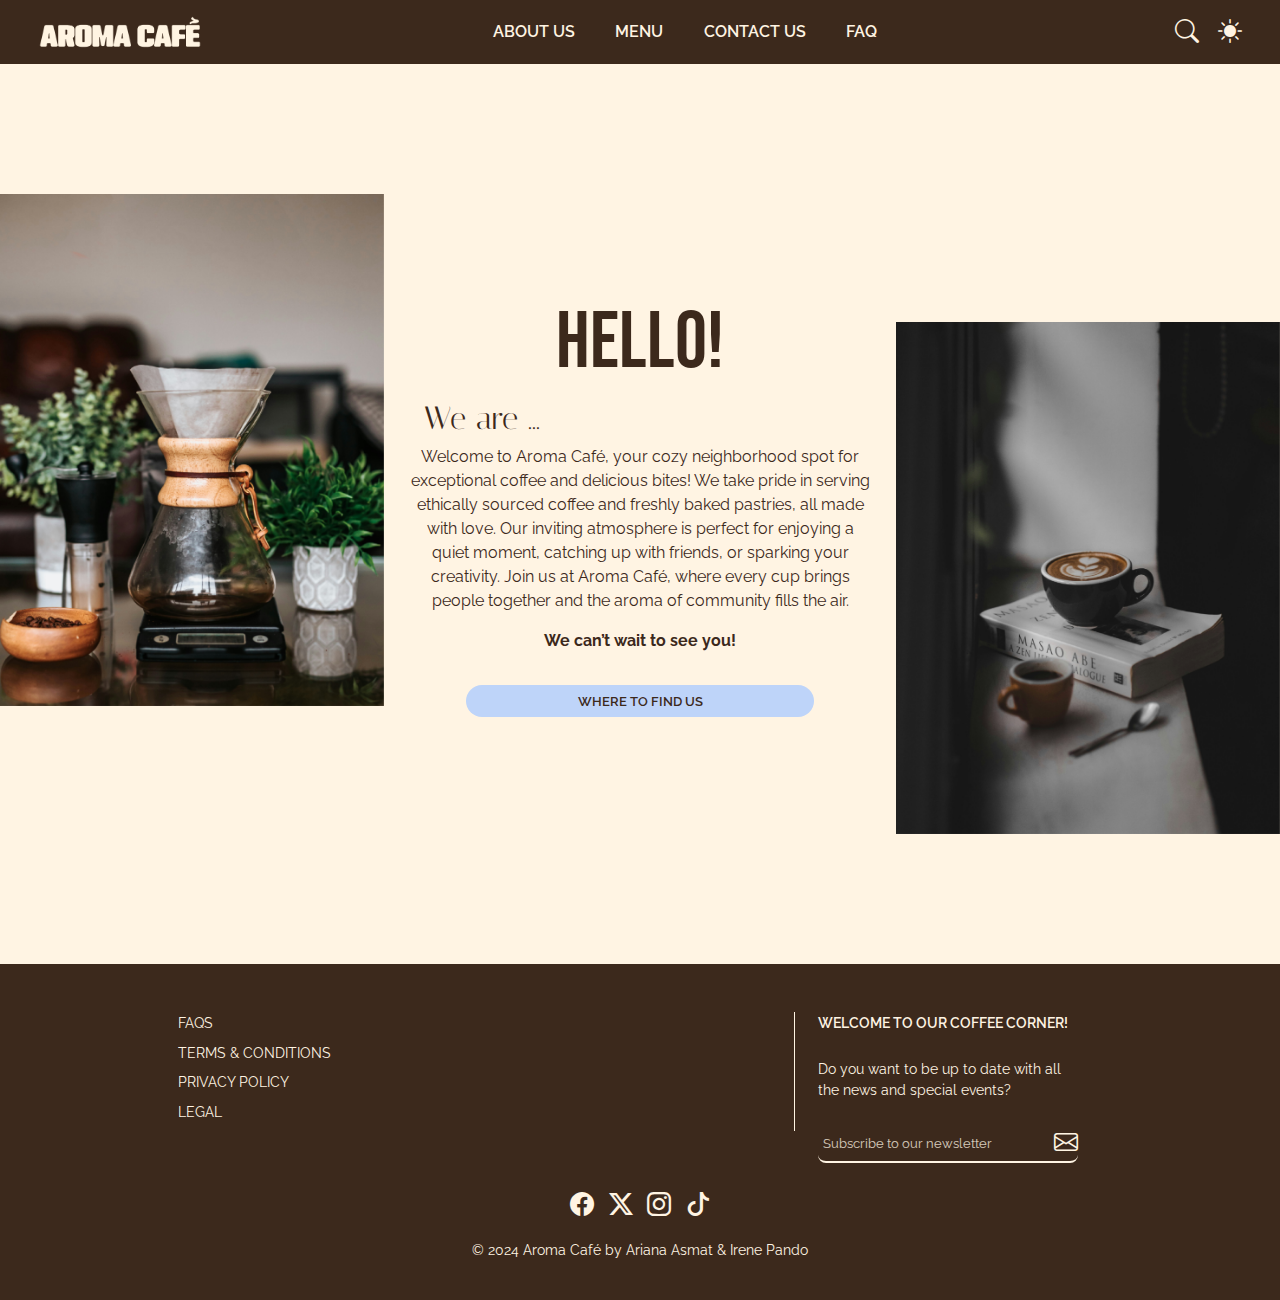
==== commit 73f58024: "responsive done" ====
--- a/about.html
+++ b/about.html
@@ -23,7 +23,6 @@
 
     <!-- CUSTOM CSS -->
      <link rel="stylesheet" href="css/style.css">
-     <!-- <link rel="stylesheet" href="css/about.css"> -->
 
     <!-- JQUERY  -->
     <script src="https://cdnjs.cloudflare.com/ajax/libs/jquery/3.7.1/jquery.min.js" integrity="sha512-v2CJ7UaYy4JwqLDIrZUI/4hqeoQieOmAZNXBeQyjo21dadnwR+8ZaIJVT8EE2iyI61OV8e6M8PP2/4hpQINQ/g==" crossorigin="anonymous" referrerpolicy="no-referrer"></script>
@@ -33,8 +32,8 @@
       <div class="navContainer">
         <nav id="menu">
           <div class="logo">
-            <a href="#"><img id="logo-light" src="media/img/logo-blanco.png" alt=""></a>
-            <a href="#"><img id="logo-dark" src="media/img/logo-marron.png" alt="" style="display: none;"></a>
+            <a href="index.html"><img id="logo-light" src="media/img/logo-blanco.png" alt=""></a>
+            <a href="index.html"><img id="logo-dark" src="media/img/logo-marron.png" alt="" style="display: none;"></a>
           </div>
 
           <div class="navMenu"> 
--- a/css/style.css
+++ b/css/style.css
@@ -17,6 +17,15 @@
     --buttons-corner: 50px;
 }
 
+/* ACCORDION ICON COLOR */
+.dark .accordion-button {
+    --bs-accordion-btn-icon: url("data:image/svg+xml,%3csvg xmlns='http://www.w3.org/2000/svg' viewBox='0 0 16 15' fill='none' stroke='%23fff4e2' stroke-linecap='round' stroke-linejoin='round'%3e%3cpath d='M2 5L8 11L14 5'/%3e%3c/svg%3e") !important;
+}
+
+.dark .accordion-button:not(.collapsed)::after {
+    --bs-accordion-btn-active-icon: url("data:image/svg+xml,%3csvg xmlns='http://www.w3.org/2000/svg' viewBox='0 0 16 15' fill='none' stroke='%23fff4e2' stroke-linecap='round' stroke-linejoin='round'%3e%3cpath d='M2 5L8 11L14 5'/%3e%3c/svg%3e") !important;
+}
+
 img {
     width: 100%;
     vertical-align: middle;
@@ -43,22 +52,97 @@
 
 /* -----HOME PAGE----- */
 #carga {
-    width: 100%;
     height: 100vh;
     position: fixed;
     top: 0;
     left: 0;
-    background-color: #FFF4E2;
+    background-color: var(--clr-dark-2);
     z-index: 1000;
     transition: 1s;
+}
+
+.cup {
+    position: relative;
+    width: 220px;
+    height: 180px;
+    border: 8px solid var(--clr-dark-2);
+    box-shadow: 0 0 0 12px var(--clr-light-2);
+    border-radius: 10px 10px 60px 75px;
+    background: url(../media/img/loader.png);
+    background-repeat: repeat-x;
+    background-position: 0 130px;
+    animation: filling 4s infinite;
+}
+
+@keyframes filling {
+    0%, 100% {
+        background-position: 0 130px;
+    }
+
+    50% {
+        background-position: 600px -70px;
+    }
+}
+
+.cup .steam {
+    position: absolute;
+    border-radius: 10px 2px;
+    width: 8px;
+    animation: steaming 2s infinite;
+}
+
+@keyframes steaming {
+    0%, 100% {
+        opacity: 0;
+    }
+
+    50% {
+        opacity: 1;
+        filter: blur(.8px);
+        transform: translateY(-10px);
+    }
+}
+
+.cup .steam:nth-child(1) {
+    top: -70px;
+    left: 65px;
+    height: 30px;
+    background: #885c3d74;
+    animation-delay: .2s;
+}
+
+.cup .steam:nth-child(2) {
+    top: -120px;
+    left: 95px;
+    height: 50px;
+    background: #885c3d74;
+    animation-delay: .6s;
+}
+
+.cup .steam:nth-child(3) {
+    top: -90px;
+    left: 125px;
+    height: 40px;
+    background: #885c3d74;
+    animation-delay: 1s;
+}
+
+.cup .cup-handle {
+    position: absolute;
+    top: 10px;
+    right: -74px;
+    width: 65px;
+    height: 120px;
+    border: 12px solid var(--clr-light-2);
+    border-radius: 20px 10px 50px 20px;
 }
 
 #porcentaje {
     position: absolute;
     bottom: 1em;
     right: 1em;
-    font-size: 5vw;
-    color: #3C291B;
+    font-size: 4em;
+    color: var(--clr-light-2);
 }
 
 .bg-video {
@@ -109,31 +193,30 @@
 }
 
 #titles h1 {
-    font-size: 6em;
+    font-size: 5em;
     color: var(--clr-light-2);
 }
 
 #titles p {
-    padding: 0.5em 0;
     color: var(--clr-light-2);
     font-size: 1.2em;
     font-weight: 500;
 }
 
-.button-header {
-    padding: 1em;
+.btn-white {
     background-color: var(--clr-light-2);
     color: var(--clr-dark-2);
     border: 0;
     border-radius: var(--buttons-corner);
-    margin-top: 1em;
     text-decoration: none;
     font-family: var(--font-body);
     font-weight: 600;
-}
-
-.button-header:hover {
-    background-color: var(--clr-secondary);
+    font-size: 0.8em;
+}
+
+.btn-white:hover {
+    background-color: var(--clr-dark-2);
+    color: var(--clr-light-2);
 }
 
 /* -----MENU----- */
@@ -258,9 +341,14 @@
     font-size: 0.8em;
 }
 
+.divider {
+    width: 2px;
+    background-color: var(--clr-light-2);
+}
+
 /* -----BEST SELLERS SECTION----- */
 #bestSellers h2 {
-    font-size: 5em;
+    font-size: 4.5em;
     color: var(--clr-dark);
 }
 
@@ -270,11 +358,6 @@
 
 #bestSellers .card-best:hover {
     transform: scale(1.05);
-}
-
-#bestSellers .card-best:not(:hover) {
-    transform: scale(0.9); 
-
 }
 
 #bestSellers .card-body {
@@ -286,19 +369,15 @@
 #signUp {
     height: 38vh;
     background-color: var(--clr-secondary);
+    color: var(--clr-light-2);
 }
 
 #signUp h3 {
     font-size: 3.5em;
-    color: var(--clr-light-2);
-}
-
-#signUp p {
-    color: var(--clr-light-2);
 }
 
 #form-1 {
-    width: 24%;
+    width: 25%;
 }
 
 .form-su {
@@ -319,26 +398,13 @@
 
 .form-su:focus{
     background-color: transparent;
-}
-
-.btn-su {
-    background-color: var(--clr-light-2);
-    color: var(--clr-dark-2);
-    border-radius: var(--buttons-corner);
-    width: 15%;
-    border: none;
-    height: 28%;
-    font-weight: 600;
-}
-
-.btn-su:hover {
-    background-color: var(--clr-dark-2);
+    font-family: var(--font-body);
     color: var(--clr-light-2);
 }
 
 /* -----GALLERY SECTION----- */
 #gallery h2 {
-    font-size: 5em;
+    font-size: 4.5em;
     color: var(--clr-dark);
 }
 
@@ -377,8 +443,9 @@
     color: var(--clr-light);
     border-radius: var(--buttons-corner);
     border: none;
-    height: 30%;
     font-weight: 600;
+    font-size: 0.8em;
+    font-family: var(--font-body);
 }
 
 .btn-reserve:hover {
@@ -398,10 +465,11 @@
     background-color: transparent;
     border: solid 1.5px var(--clr-light-2);
     color: var(--clr-light-2);
+    font-size: 0.8em;
 }
 
 .form-booking::placeholder,
-#time{
+.form-booking option {
     color: var(--clr-light-2);
     opacity: 0.8;
     font-family: var(--font-body);
@@ -412,6 +480,14 @@
     background-color: transparent;
     color: var(--clr-light-2);
 }
+
+/* .btn-close {
+    --bs-btn-close-bg: url(data:image/svg+xml,%3csvg xmlns='http://www.w3.org/2000/svg' viewBox='0 0 16 16' fill='rgb(255, 244, 226)'%3e%3cpath d='M.293.293a1 1 0 0 1 1.414 0L8 6.586 14.293.293a1 1 0 1 1 1.414 1.414L9.414 8l6.293 6.293a1 1 0 0 1-1.414 1.414L8 9.414l-6.293 6.293a1 1 0 0 1-1.414-1.414L6.586 8 .293 1.707a1 1 0 0 1 0-1.414z'/%3e%3c/svg%3e) !important;
+}
+
+.pruebaBtn {
+    color: var(--clr-light-2) !important;
+} */
 
 .btn-blue {
     background-color: var(--clr-accent);
@@ -484,6 +560,8 @@
 
 .form-nl:focus {
     background-color: transparent;
+    font-family: var(--font-body);
+    color: var(--clr-light-2);
 }
 
 .iconsSM i:hover {
@@ -501,16 +579,6 @@
     width: 30%;
 }
 
-/* #about .about-img > img {
-    width: 100%;
-    height: auto;
-} */
-
-/* #about-img {
-    width: 100%;
-    height: auto;
-} */
-
 #about .about-up {
     padding-bottom: 8em;
 }
@@ -523,7 +591,7 @@
 }
 
 #about h1 {
-    font-size: 6em;
+    font-size: 5em;
 }
 
 #about h2 {
@@ -555,6 +623,10 @@
     font-weight: 600;
 }
 
+#carta-nav a:hover {
+    color: var(--clr-accent);
+}
+
 #carta-nav h4 {
     color: var(--clr-light-2);
     padding: 0 0.6em;
@@ -633,6 +705,11 @@
     padding: 3em 9em 3em 9em;
 }
 
+#drinks h2,
+#drinks h3 {
+    color: var(--clr-dark-2);
+}
+
 #drinks.carta-titulo  {
     color: var(--clr-dark-2);
 }
@@ -664,7 +741,7 @@
 
 /* -------CONTACT PAGE CSS------- */
 #contact h2 {
-    font-size: 5em;
+    font-size: 4.5em;
     color: var(--clr-dark);
 }
 
@@ -701,7 +778,15 @@
     font-size: 5em;
 }
 
-/* -----------ACCORDION----------- */
+.here-link {
+    color: var(--clr-accent);
+}
+
+.here-link:hover {
+    color: var(--hover-accent);
+}
+
+/* -----ACCORDION----- */
 .accordion-button {
     background-color: var(--clr-light);
     font-family: var(--font-body);
@@ -732,5 +817,481 @@
     outline: 0;
     box-shadow: none;
 }
+
 /* -------MEDIA QUERIES RESPONSIVE------- */
-
+@media screen and (max-width: 1200px){
+    .facts p {
+        font-size: 0.7em;
+    }
+
+    #bestSellers .card-text {
+        font-size: 0.8em;
+    }
+
+    #signUp h3 {
+        font-size: 3em;
+    }
+
+    #signUp p {
+        font-size: 1rem !important;
+    }
+
+    #reservation h2 {
+        font-size: 3.5em;
+    }
+
+    .reserve-text {
+        font-size: 0.8em;
+    }
+}
+
+@media screen and (max-width: 1100px) {
+    #coffee .carta-precio {
+        flex-direction: column !important;
+        align-items: flex-start !important;
+    }
+
+    #coffee .carta-precio h3 {
+        margin: 0 !important;
+    }
+
+    #coffee .carta-precio h4 {
+        padding: 0;
+    }
+
+    #pastries .carta-precio {
+        flex-direction: column !important;
+        align-items: flex-start !important;
+    }
+
+    #pastries .carta-precio h3 {
+        margin: 0 !important;
+    }
+
+    #pastries .carta-precio h4 {
+        padding: 0;
+    }
+
+    #coffee {
+        margin: 3em 7em 0 7em;
+    }
+
+    #pastries {
+        margin: 3em 8em 0 8em;
+    }
+
+    #tyb {
+        margin: 3em 8em 3em 8em;
+    }
+
+    .row-menu h3, h4 {
+        white-space: nowrap;
+    }
+
+    #faq {
+        padding: 5em 15em;
+    }
+}
+
+@media screen and (max-width: 1000px) {
+    #titles .btn-white {
+        width: 50% !important;
+    }
+
+    #funFacts .col {
+        flex-direction: column !important;
+    }
+
+    .facts {
+        text-align: center !important;
+    }
+
+    #about {
+        height: 60vh;
+    }
+
+    #faq {
+        padding: 5em 9em;
+    }
+}
+
+@media screen and (max-width: 920px) {
+    .about-centro p {
+        font-size: 0.8em;
+    }
+
+    .carta-img {
+        height: 8.5em;
+        width: 8.5em;
+        margin-top: 2em;
+    }
+    #coffee {
+        margin: 3em 0em 0 0em;
+    }
+    #pastries {
+        margin: 3em 0em 0 0em;
+    }
+    #drinks {
+        padding: 3em 0em 3em 0em;
+    }
+    #tyb {
+        margin: 3em 0em 3em 0em;
+    }
+    .row-menu h3, h4 {
+        white-space: nowrap;
+    }
+
+    .intro-contact {
+        font-size: 1rem !important;
+    }
+
+     #contact .form-cont {
+        padding: 2rem 2rem 2rem 0 !important;
+    }
+
+    #contact .hours {
+        padding: 2rem !important;
+    }
+
+    #contact .map {
+        margin-top: 1rem !important;
+    }
+}
+
+@media screen and (max-width: 900px) {
+    #signUp {
+        height: 34vh;
+    }
+
+    #form-1 {
+        width: 35%;
+    }
+}
+
+@media screen and (max-width: 800px) {
+    #titles p {
+        font-size: 1em;
+    }
+
+    #reservation h2 {
+        font-size: 3em;
+    }
+
+    .modal-body p {
+        font-size: 0.8em;
+        margin-bottom: 2rem !important;
+    }
+
+    #about .about-centro {
+        width: 50%;
+    }
+
+    #about .about-up {
+        padding-bottom: 16em;
+    }
+
+    #about .about-down {
+        padding-top: 16em;
+    }
+}
+
+@media screen and (max-width: 750px) {
+    #bestSellers .card-best {
+        margin-bottom: 2.5em;
+    }
+
+    #bestSellers .btn-blue {
+        margin-top: 1rem !important;
+    }
+
+    #formsSU {
+        flex-direction: column !important;
+    }
+
+    #form-1 {
+        width: 70%;
+    }
+
+    .form-su {
+        margin-bottom: 1em;
+    }
+
+    #signUp .btn-white {
+        margin-left: 0 !important;
+        width: 50% !important;
+        margin-top: 1.2em;
+    }
+
+    #reservation .container,
+    footer .container {
+        max-width: 100% !important;
+    }
+
+    .btn-reserve {
+        width: 100% !important;
+    }
+
+    #name-booking,
+    #date {
+        margin-bottom: 1rem !important;
+    }
+
+    #about .btn-blue {
+        width: 100% !important;
+    }
+
+    #toasts {
+        margin-bottom: 3em;
+    }
+
+    #contact .container {
+        max-width: 100% !important;
+    }
+
+    #contact .row {
+        flex-direction: column !important;
+        align-items: center !important;
+    }
+
+    #contact .form-cont {
+        width: 80% !important;
+        padding: 1rem !important;
+    }
+
+    #contact .hours {
+        flex-direction: row !important;
+        width: 80% !important;
+        padding: 1rem !important;
+    }
+
+    .subtitle {
+        margin-top: 0 !important;
+    }
+
+    #contact .div-hour {
+        margin: 1em;
+    }
+
+    #faq {
+        padding: 5em 6em;
+    }
+}
+
+@media screen and (max-width: 600px) {
+    header {
+        background-image: url(../media/img/home/home-header.jpg);
+        background-attachment: fixed;
+        background-position: center;
+        background-size: cover;
+        width: 100%;
+    }
+
+    #titles {
+        align-items: center !important;
+        padding-left: 0 !important;
+        padding-top: 6em;
+        text-align: center;
+    }
+
+    #titles h1 {
+        font-size: 3em;
+        width: 75% !important;
+    }
+
+    #funFacts {
+        height: 55vh;
+    }
+
+    #funFacts .row {
+        display: flex !important;
+        flex-direction: column !important;
+        width: 75% !important;
+    }
+
+    #funFacts .col {
+        padding: 1em 0;
+    }
+
+    #funFacts .divider {
+        width: 100%;
+        height: 2px;
+    }
+
+    #reservation h2 {
+        font-size: 2.5em;
+    }
+
+    .reserve {
+        display: flex;
+        flex-direction: column;
+        align-items: center;
+    }
+
+    .reserve-text,
+    .btn-cont {
+        width: 75% !important;
+    }
+
+    .btn-cont {
+        margin-top: 1.5em;
+    }
+
+    .terms {
+        display: flex;
+        flex-direction: row;
+        justify-content: space-around;
+    }
+
+    .terms p {
+        font-size: 0.8em;
+    }
+
+    .nl-text::before {
+        content: none;
+    }
+
+    .nl-text {
+        text-align: center;
+    }
+
+    .nl-text p {
+        margin-bottom: 1rem !important
+    }
+
+    #sm {
+        margin-top: 1em;
+    }
+
+    #about {
+        height: auto;
+        display: flex;
+        flex-direction: column !important;
+        align-items: center !important;
+    }
+    #about .about-img {
+        width: 100%;
+    }
+    #about .about-centro {
+        width: 75%;
+    }
+    #about .about-up {
+        padding-bottom: 0em;
+        padding-right: 12em;
+    }
+    #about .about-down {
+        padding-top: 0em;
+        padding-left: 12em;
+    }
+
+    #about .about-img > img {
+        height: 15em;
+        width: 100%;
+        object-fit: cover;
+    }
+
+    .map-container {
+        aspect-ratio: 1/1;
+    }
+
+    #contact .form-cont {
+        width: 90% !important;
+    }
+
+    #contact .hours {
+        width: 90% !important;
+    }
+
+    #faq {
+        padding: 5em;
+    }
+}
+
+@media screen and (max-width: 576px) {
+    /* MENU PAGE */
+    #coffee {
+        margin: 2em 3em 0 3em;
+    }
+    #pastries {
+        margin: 2em 3em 0 3em;
+    }
+    #drinks {
+        padding: 3em;
+    }
+    .carta-img {
+        height: 10em;
+        width: 10em;
+        margin-top: 2em !important;
+    }
+   /*  #brunch {
+        padding: 0 3em;
+    }
+    #toasts {
+        padding: 0 3em;
+    } */
+    #tyb .row {
+        width: 100%;
+        padding: 0;
+        margin: 0;
+    }
+    .carta-img  {
+        margin-top: 0.4em;
+    }
+    #carta-nav {
+        flex-wrap: wrap;
+        width: 100%;
+        line-height: 0.5em;
+    }
+
+    .carta-precio {
+        display: flex;
+        flex-direction: row;
+        align-items:center;
+        justify-content:flex-start;
+    }
+    .carta-precio h3 {
+        margin-bottom: 8px;
+    }
+    .carta-precio h4 {
+        padding-left: 0.7em;
+    }
+    #pastries .carta-precio {
+        display: flex;
+        flex-direction: row;
+        align-items:center;
+        justify-content:flex-start;
+    }
+    #pastries .carta-precio h3 {
+        margin-bottom: 8px;
+    }
+    #pastries .carta-precio h4 {
+        padding-left: 0.7em;
+    }
+    .row-menu h3 {
+        white-space: wrap;
+        text-align: left;
+    }
+}
+
+@media screen and (max-width: 500px) {
+    /* FAQ PAGE */
+    #faq {
+        background-color: var(--clr-light);
+        padding: 5em 3em;
+    }
+}
+
+/* @media screen and (max-width: 300px) {
+    #about .about-up {
+        padding-bottom: 0em;
+        padding-right: 4em;
+    }
+    #about .about-down {
+        padding-top: 0em;
+        padding-left: 4em;
+    }
+
+    #about .about-img > img {
+        height: 12em;
+        width: 100%;
+    }
+  } */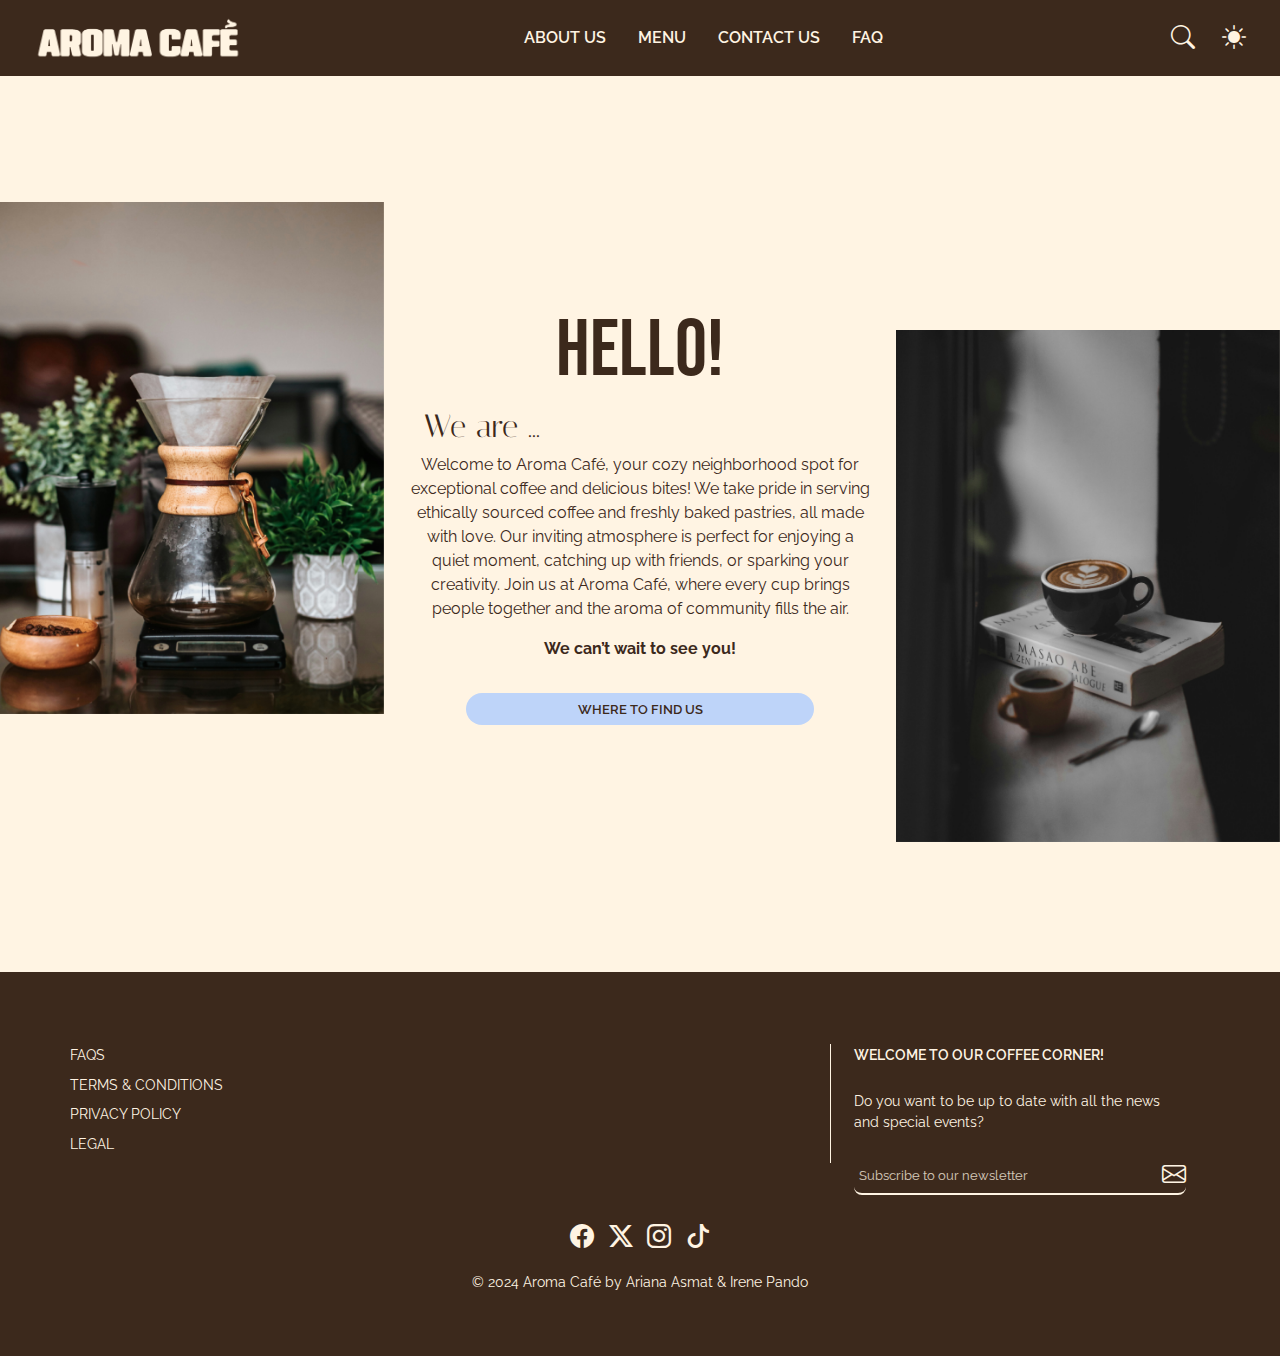
==== commit b23ba118: "all done" ====
--- a/about.html
+++ b/about.html
@@ -29,45 +29,43 @@
 </head>
 
 <body>
-      <div class="navContainer">
-        <nav id="menu">
-          <div class="logo">
-            <a href="index.html"><img id="logo-light" src="media/img/logo-blanco.png" alt=""></a>
-            <a href="index.html"><img id="logo-dark" src="media/img/logo-marron.png" alt="" style="display: none;"></a>
-          </div>
+  <nav class="navbar navbar-expand-lg fixed-top navContainer justify-content-center">
+    <div class="container-fluid mx-3">
+      <a class="navbar-brand" href="index.html"><img id="logo-light" src="media/img/logo-blanco.png" alt=""></a>
+      <a class="navbar-brand" href="index.html"><img id="logo-dark" src="media/img/logo-marron.png" alt="" style="display: none;"></a>
 
-          <div class="navMenu"> 
-            <i class="bi bi-list"></i>
-            <ul>
-              <li>
-                <a href="about.html">ABOUT US</a>
-              </li>
-              <li>
-                <a href="menu.html">MENU</a>
-              </li>
-              <li>
-                <a href="contact.html">CONTACT US</a>
-              </li>
-              <li>
-                <a href="faq.html">FAQ</a>
-              </li>
-              <li>
-                <i class="bi bi-x-lg"></i>
-              </li>
-            </ul>
-          </div>
-  
-          <div class="themeSearch">
-            <form class="d-flex align-items-center" id="search-form">
-              <input class="form-control ms-2" id="search-input" type="search" placeholder="Search" style="display: none; width: 0;">
-              <button class="btn" id="search-icon" type="button">
-                <i class="bi bi-search" style="font-size: 1.5rem; color: var(--clr-light);"></i>
-              </button>
-            </form>
-            <button id="theme-toggle"><i class="bi bi-sun-fill" style="font-size: 1.5rem; color: var(--clr-light);"></i></button>
-          </div>
-        </nav>
+      <button class="navbar-toggler" type="button" data-bs-toggle="collapse" data-bs-target="#navbarSupportedContent" aria-controls="navbarSupportedContent" aria-expanded="false" aria-label="Toggle navigation">
+        <span class="navbar-toggler-icon"></span>
+      </button>
+
+      <div class="collapse navbar-collapse justify-content-between" id="navbarSupportedContent">
+        <ul class="navbar-nav mb-2 mb-lg-0 navMenu w-100">
+          <li class="nav-item">
+            <a class="nav-link" href="about.html">ABOUT US</a>
+          </li>
+          <li class="nav-item">
+            <a class="nav-link" href="menu.html">MENU</a>
+          </li>
+          <li class="nav-item">
+            <a class="nav-link" href="contact.html">CONTACT US</a>
+          </li>
+          <li class="nav-item">
+            <a class="nav-link" href="faq.html">FAQ</a>
+          </li>
+        </ul>
+
+        <div class="themeSearch justify-content-end">
+          <form class="d-flex align-items-center" id="search-form">
+            <input class="form-control ms-2" id="search-input" type="search" placeholder="Search" style="display: none; width: 0;">
+            <button class="btn" id="search-icon" type="button">
+              <i class="bi bi-search" style="font-size: 1.5rem; color: var(--clr-light);"></i>
+            </button>
+          </form>
+          <button id="theme-toggle"><i class="bi bi-sun-fill" style="font-size: 1.5rem; color: var(--clr-light);"></i></button>
+        </div>
       </div>
+    </div>
+  </nav>
 
     <section id="about" class="d-flex flex-row align-items-center">
         <div class="about-img about-up">
@@ -86,35 +84,35 @@
         </div>
     </section>
 
-    <footer class="d-flex flex-column align-items-center p-4">
-        <div class="container w-75">
-          <div class="row">
-            <div class="col-8 terms py-4 px-0">
-              <p class="mb-2">FAQS</p>
-              <p class="mb-2">TERMS & CONDITIONS</p>
-              <p class="mb-2">PRIVACY POLICY</p>
-              <p class="mb-2">LEGAL</p>
-            </div>
-            <div class="col-4 nl-text p-4 d-flex flex-column position-relative">
-              <p class="mb-4">WELCOME TO OUR COFFEE CORNER!</p>
-              <p class="mb-4">Do you want to be up to date with all the news and special events?</p>
-              <div class="nl d-flex flex-row">
-                <input type="email" class="form-control form-nl" placeholder="Subscribe to our newsletter">
-                <i class="bi bi-envelope" style="font-size: 1.5rem; color: var(--clr-light);"></i>
-              </div>
+    <footer class="d-flex flex-column align-items-center p-5">
+      <div class="container w-100 w-xl-75">
+        <div class="row">
+          <div class="col-12 col-md-6 col-lg-8 terms py-4 px-0">
+            <p class="mb-2">FAQS</p>
+            <p class="mb-2">TERMS & CONDITIONS</p>
+            <p class="mb-2">PRIVACY POLICY</p>
+            <p class="mb-2">LEGAL</p>
+          </div>
+          <div class="col-12 col-md-6 col-lg-4 nl-text p-4 d-flex flex-column position-relative">
+            <p class="mb-4">WELCOME TO OUR COFFEE CORNER!</p>
+            <p class="mb-4">Do you want to be up to date with all the news and special events?</p>
+            <div class="nl d-flex flex-row">
+              <input type="email" class="form-control form-nl" placeholder="Subscribe to our newsletter">
+              <i class="bi bi-envelope" style="font-size: 1.5rem; color: var(--clr-light);"></i>
             </div>
           </div>
         </div>
-        <div id="sm" class="d-flex flex-column justify-content-center align-items-center">
-          <div class="iconsSM">
-            <i class="bi bi-facebook" style="font-size: 1.5rem; color: var(--clr-light); margin: 0.2em;"></i>
-            <i class="bi bi-twitter-x" style="font-size: 1.5rem; color: var(--clr-light); margin: 0.2em;"></i>
-            <i class="bi bi-instagram" style="font-size: 1.5rem; color: var(--clr-light); margin: 0.2em;"></i>
-            <i class="bi bi-tiktok" style="font-size: 1.5rem; color: var(--clr-light); margin: 0.2em;"></i>
-          </div>
-          <p class="my-3">© 2024 Aroma Café by Ariana Asmat & Irene Pando</p>
+      </div>
+      <div id="sm" class="d-flex flex-column justify-content-center align-items-center">
+        <div class="iconsSM">
+          <i class="bi bi-facebook" style="font-size: 1.5rem; color: var(--clr-light); margin: 0.2em;"></i>
+          <i class="bi bi-twitter-x" style="font-size: 1.5rem; color: var(--clr-light); margin: 0.2em;"></i>
+          <i class="bi bi-instagram" style="font-size: 1.5rem; color: var(--clr-light); margin: 0.2em;"></i>
+          <i class="bi bi-tiktok" style="font-size: 1.5rem; color: var(--clr-light); margin: 0.2em;"></i>
         </div>
-      </footer>
+        <p class="my-3">© 2024 Aroma Café by Ariana Asmat & Irene Pando</p>
+      </div>
+    </footer>
     
     <!-- JAVASCRIPT BOOTSTRAP -->
     <script src="https://cdn.jsdelivr.net/npm/bootstrap@5.3.3/dist/js/bootstrap.bundle.min.js" integrity="sha384-YvpcrYf0tY3lHB60NNkmXc5s9fDVZLESaAA55NDzOxhy9GkcIdslK1eN7N6jIeHz" crossorigin="anonymous"></script>
--- a/css/style.css
+++ b/css/style.css
@@ -17,13 +17,21 @@
     --buttons-corner: 50px;
 }
 
-/* ACCORDION ICON COLOR */
+/* BOOTSTRAP ICONS COLOR */
 .dark .accordion-button {
     --bs-accordion-btn-icon: url("data:image/svg+xml,%3csvg xmlns='http://www.w3.org/2000/svg' viewBox='0 0 16 15' fill='none' stroke='%23fff4e2' stroke-linecap='round' stroke-linejoin='round'%3e%3cpath d='M2 5L8 11L14 5'/%3e%3c/svg%3e") !important;
 }
 
 .dark .accordion-button:not(.collapsed)::after {
     --bs-accordion-btn-active-icon: url("data:image/svg+xml,%3csvg xmlns='http://www.w3.org/2000/svg' viewBox='0 0 16 15' fill='none' stroke='%23fff4e2' stroke-linecap='round' stroke-linejoin='round'%3e%3cpath d='M2 5L8 11L14 5'/%3e%3c/svg%3e") !important;
+}
+
+.btn-close {
+    --bs-btn-close-bg: url("data:image/svg+xml,%3csvg xmlns='http://www.w3.org/2000/svg' viewBox='0 0 16 16' fill='%23fff4e2' %3e%3cpath d='M.293.293a1 1 0 0 1 1.414 0L8 6.586 14.293.293a1 1 0 1 1 1.414 1.414L9.414 8l6.293 6.293a1 1 0 0 1-1.414 1.414L8 9.414l-6.293 6.293a1 1 0 0 1-1.414-1.414L6.586 8 .293 1.707a1 1 0 0 1 0-1.414z'/%3e%3c/svg%3e") !important;
+}
+
+.form-select {
+    --bs-form-select-bg-img: url("data:image/svg+xml,%3csvg xmlns='http://www.w3.org/2000/svg' viewBox='0 0 16 16'%3e%3cpath fill='none' stroke='%23fff4e2' stroke-linecap='round' stroke-linejoin='round' stroke-width='2' d='m2 5 6 6 6-6'/%3e%3c/svg%3e") !important;
 }
 
 img {
@@ -189,7 +197,7 @@
 
 #titles {
     padding-left: 4em;
-    padding-top: 8em;
+    padding-top: 10em;
 }
 
 #titles h1 {
@@ -222,28 +230,27 @@
 /* -----MENU----- */
 .navContainer {
     width: 100%;
-    display: flex;
-    justify-content: center;
-    align-items: center;
-    position: sticky;
-    top: 0;
     z-index: 999;
-}
-
-#menu {
-    width: 100%;
-    height: 4em;
-    display: flex;
-    justify-content: space-between;
-    align-items: center;
-    padding: 0 2em;
-    background: var(--clr-dark);
-}
-
-.logo {
-    display: flex;
-    justify-content: left;
-    align-items: center;
+    background-color: var(--clr-dark);
+}
+
+.navbar-toggler-icon {
+    background-image: url("data:image/svg+xml;charset=utf8,%3Csvg xmlns='http://www.w3.org/2000/svg' viewBox='0 0 30 30'%3E%3Cpath stroke='%23fff4e2' stroke-width='2' d='M4 7h22M4 15h22M4 23h22'/%3E%3C/svg%3E") !important;
+}
+
+.dark .navbar-toggler-icon {
+    background-image: url("data:image/svg+xml;charset=utf8,%3Csvg xmlns='http://www.w3.org/2000/svg' viewBox='0 0 30 30'%3E%3Cpath stroke='%233c291b' stroke-width='2' d='M4 7h22M4 15h22M4 23h22'/%3E%3C/svg%3E") !important;
+}
+
+.navbar-toggler {
+    border: none;
+    outline: none;
+}
+
+.navbar-toggler:focus {
+    text-decoration: none;
+    outline: none !important;
+    box-shadow: none !important;
 }
 
 #logo-light,
@@ -251,44 +258,26 @@
     height: 2.5em;
 }
 
+.navbar-brand {
+    margin-right: 0 !important;
+}
+
 .navMenu {
     padding: 0.5em 1em;
     display: flex;
-    justify-content: center;
+    justify-content: center !important;
     align-items: center;
 }
 
-.navMenu > i,
-.navMenu > ul > li:last-child {
-    display: none;
-}
-
-.navMenu ul {
-    width: 24em;
-    padding: 0;
-    display: flex;
-    justify-content: space-between;
-    align-items: center;
-    margin-bottom: 0 !important;
-}
-
-#menu .navMenu ul li {
-    list-style: none;
-}
-
-#menu .navMenu ul li a {
-    text-decoration: none;
+.navMenu li a {
+    color: var(--clr-light);
     font-family: var(--font-body);
     font-weight: 600;
-}
-
-#menu .navMenu ul li a:hover {
+    margin: 0 0.5em;
+}
+
+.navMenu li a:hover {
     color: var(--clr-secondary);
-}
-
-#menu .navMenu > i,
-#menu .navMenu > ul > li > a {
-    color: var(--clr-light);
 }
 
 .themeSearch {
@@ -320,6 +309,7 @@
 #theme-toggle {
     background-color: transparent;
     border: none;
+    margin-left: 0.5em;
 }
 
 /* -----FACTS SECTION----- */
@@ -417,12 +407,14 @@
     counter-increment: carousel-cell;
 }
 
+.flickity-prev-next-button.next,
+.flickity-prev-next-button.previous {
+    background-color: var(--clr-accent) !important;
+    opacity: 0.9 !important;
+}
+
 .flickity-prev-next-button .arrow {
-    fill: var(--clr-dark-2);
-}
-
-.flickity-prev-next-button.no-svg {
-    color: var(--clr-light-2);
+    fill: var(--clr-light-2) !important;
 }
 
 /* -----RESERVATION SECTION----- */
@@ -481,14 +473,6 @@
     color: var(--clr-light-2);
 }
 
-/* .btn-close {
-    --bs-btn-close-bg: url(data:image/svg+xml,%3csvg xmlns='http://www.w3.org/2000/svg' viewBox='0 0 16 16' fill='rgb(255, 244, 226)'%3e%3cpath d='M.293.293a1 1 0 0 1 1.414 0L8 6.586 14.293.293a1 1 0 1 1 1.414 1.414L9.414 8l6.293 6.293a1 1 0 0 1-1.414 1.414L8 9.414l-6.293 6.293a1 1 0 0 1-1.414-1.414L6.586 8 .293 1.707a1 1 0 0 1 0-1.414z'/%3e%3c/svg%3e) !important;
-}
-
-.pruebaBtn {
-    color: var(--clr-light-2) !important;
-} */
-
 .btn-blue {
     background-color: var(--clr-accent);
     color: var(--clr-dark-2);
@@ -571,6 +555,7 @@
 
 /* -------ABOUT PAGE CSS------- */
 #about {
+    margin-top: 4.5em;
     height: 100vh;
     color: var(--clr-dark);
 }
@@ -599,6 +584,10 @@
 }
 
 /* -------MENU PAGE CSS------- */
+#carta {
+    padding-top: 4.5em;
+}
+
 #carta-header {
     background-image: url("../media/img/menu-fondo.jpg");
     background-position: center;
@@ -740,6 +729,10 @@
 }
 
 /* -------CONTACT PAGE CSS------- */
+#contact {
+    padding-top: 4.5em;
+}
+
 #contact h2 {
     font-size: 4.5em;
     color: var(--clr-dark);
@@ -768,6 +761,7 @@
 /* -------FAQ PAGE CSS------- */
 #faq {
     padding: 5em 20em;
+    margin-top: 4.5em;
 }
 
 #faq-intro {
@@ -843,6 +837,10 @@
     .reserve-text {
         font-size: 0.8em;
     }
+
+    footer .container {
+        width: 100% !important;
+    }
 }
 
 @media screen and (max-width: 1100px) {
@@ -915,6 +913,25 @@
     }
 }
 
+@media screen and (max-width: 992px) {
+    .navMenu li a {
+        margin: 0.5em 0;
+    }
+
+    #reservation {
+        width: 100% !important;
+    }
+
+    .btn-reserve {
+        width: 100% !important;
+    }
+
+    #reservation .container,
+    footer .container {
+        max-width: 100% !important;
+    }
+}
+
 @media screen and (max-width: 920px) {
     .about-centro p {
         font-size: 0.8em;
@@ -925,18 +942,23 @@
         width: 8.5em;
         margin-top: 2em;
     }
+
     #coffee {
         margin: 3em 0em 0 0em;
     }
+
     #pastries {
         margin: 3em 0em 0 0em;
     }
+
     #drinks {
         padding: 3em 0em 3em 0em;
     }
+
     #tyb {
         margin: 3em 0em 3em 0em;
     }
+
     .row-menu h3, h4 {
         white-space: nowrap;
     }
@@ -945,7 +967,7 @@
         font-size: 1rem !important;
     }
 
-     #contact .form-cont {
+    #contact .form-cont {
         padding: 2rem 2rem 2rem 0 !important;
     }
 
@@ -1022,18 +1044,54 @@
         margin-top: 1.2em;
     }
 
-    #reservation .container,
-    footer .container {
-        max-width: 100% !important;
-    }
-
-    .btn-reserve {
-        width: 100% !important;
+    #reservation h2 {
+        font-size: 2.5em;
+    }
+
+    .reserve {
+        display: flex;
+        flex-direction: column;
+        align-items: center;
+    }
+
+    .reserve-text,
+    .btn-cont {
+        width: 75% !important;
+    }
+
+    .btn-cont {
+        margin-top: 1.5em;
     }
 
     #name-booking,
     #date {
         margin-bottom: 1rem !important;
+    }
+
+    .terms {
+        display: flex;
+        flex-direction: row;
+        justify-content: space-around;
+    }
+
+    .terms p {
+        font-size: 0.8em;
+    }
+
+    .nl-text::before {
+        content: none;
+    }
+
+    .nl-text {
+        text-align: center;
+    }
+
+    .nl-text p {
+        margin-bottom: 1rem !important
+    }
+
+    #sm {
+        margin-top: 1em;
     }
 
     #about .btn-blue {
@@ -1089,7 +1147,7 @@
     #titles {
         align-items: center !important;
         padding-left: 0 !important;
-        padding-top: 6em;
+        padding-top: 8em;
         text-align: center;
     }
 
@@ -1117,49 +1175,17 @@
         height: 2px;
     }
 
+    #reservation {
+        padding-top: 0 !important;
+        padding-right: 2rem !important;
+        padding-left: 2rem !important;
+        align-items: center !important;
+    }
+
     #reservation h2 {
-        font-size: 2.5em;
-    }
-
-    .reserve {
-        display: flex;
-        flex-direction: column;
-        align-items: center;
-    }
-
-    .reserve-text,
-    .btn-cont {
-        width: 75% !important;
-    }
-
-    .btn-cont {
-        margin-top: 1.5em;
-    }
-
-    .terms {
-        display: flex;
-        flex-direction: row;
-        justify-content: space-around;
-    }
-
-    .terms p {
-        font-size: 0.8em;
-    }
-
-    .nl-text::before {
-        content: none;
-    }
-
-    .nl-text {
-        text-align: center;
-    }
-
-    .nl-text p {
-        margin-bottom: 1rem !important
-    }
-
-    #sm {
-        margin-top: 1em;
+       text-align: center !important;
+       padding-left: 0 !important;
+       padding-right: 0 !important;
     }
 
     #about {
@@ -1207,91 +1233,106 @@
 }
 
 @media screen and (max-width: 576px) {
-    /* MENU PAGE */
     #coffee {
         margin: 2em 3em 0 3em;
     }
+
     #pastries {
         margin: 2em 3em 0 3em;
     }
+
     #drinks {
         padding: 3em;
     }
+
+    .carta-img {
+        margin-top: 0.4em !important;
+    }
+
+    #carta-nav h4 {
+        padding: 0 0.3em;
+    }
+
+    #pastries .carta-precio h4 {
+        padding-left: 0 !important;
+    }
+    
+    .row-menu h3 {
+        white-space: wrap;
+        text-align: left;
+    }
+
+    #tyb .row {
+        width: 100%;
+        padding: 0;
+        margin: 0;
+    }
+
+    #contact .hours {
+        flex-direction: column !important;
+        width: 90% !important;
+        padding: 1rem !important;
+        text-align: center !important;
+    }
+
+    #faq {
+        padding: 4em;
+    }
+}
+
+@media screen and (max-width: 500px) {
+    #signUp h3 {
+        font-size: 2.5em;
+    }
+
+    #signUp p {
+        font-size: 0.8rem !important;
+    }
+
+    #reservation h2 {
+        font-size: 2em;
+     }
+
+    #carta-nav a {
+        padding: 0;
+    }
+
     .carta-img {
         height: 10em;
         width: 10em;
         margin-top: 2em !important;
     }
-   /*  #brunch {
-        padding: 0 3em;
-    }
-    #toasts {
-        padding: 0 3em;
-    } */
-    #tyb .row {
-        width: 100%;
-        padding: 0;
+
+    #coffee .carta-precio,
+    #pastries .carta-precio {
+        flex-direction: row !important;
+        justify-content: space-between !important;
+    }
+
+    .comida p {
+        text-align: justify !important;
+    }
+
+    #tyb {
+        padding: 3em;
         margin: 0;
     }
-    .carta-img  {
-        margin-top: 0.4em;
-    }
-    #carta-nav {
-        flex-wrap: wrap;
-        width: 100%;
-        line-height: 0.5em;
-    }
-
-    .carta-precio {
-        display: flex;
-        flex-direction: row;
-        align-items:center;
-        justify-content:flex-start;
-    }
-    .carta-precio h3 {
-        margin-bottom: 8px;
-    }
-    .carta-precio h4 {
-        padding-left: 0.7em;
-    }
-    #pastries .carta-precio {
-        display: flex;
-        flex-direction: row;
-        align-items:center;
-        justify-content:flex-start;
-    }
-    #pastries .carta-precio h3 {
-        margin-bottom: 8px;
-    }
-    #pastries .carta-precio h4 {
-        padding-left: 0.7em;
-    }
-    .row-menu h3 {
-        white-space: wrap;
-        text-align: left;
-    }
-}
-
-@media screen and (max-width: 500px) {
-    /* FAQ PAGE */
-    #faq {
-        background-color: var(--clr-light);
-        padding: 5em 3em;
-    }
-}
-
-/* @media screen and (max-width: 300px) {
-    #about .about-up {
-        padding-bottom: 0em;
-        padding-right: 4em;
-    }
-    #about .about-down {
-        padding-top: 0em;
-        padding-left: 4em;
-    }
-
-    #about .about-img > img {
-        height: 12em;
-        width: 100%;
-    }
-  } */+
+    #toasts,
+    #brunch {
+        padding: 0 !important;
+    }
+
+    #faq-intro p {
+        font-size: 0.8em;
+    }
+}
+
+@media screen and (max-width: 470px) {
+    #titles h1,
+    #titles p,
+    #about .about-centro,
+    #faq-intro .btn-blue {
+        width: 80% !important;
+    }
+  }